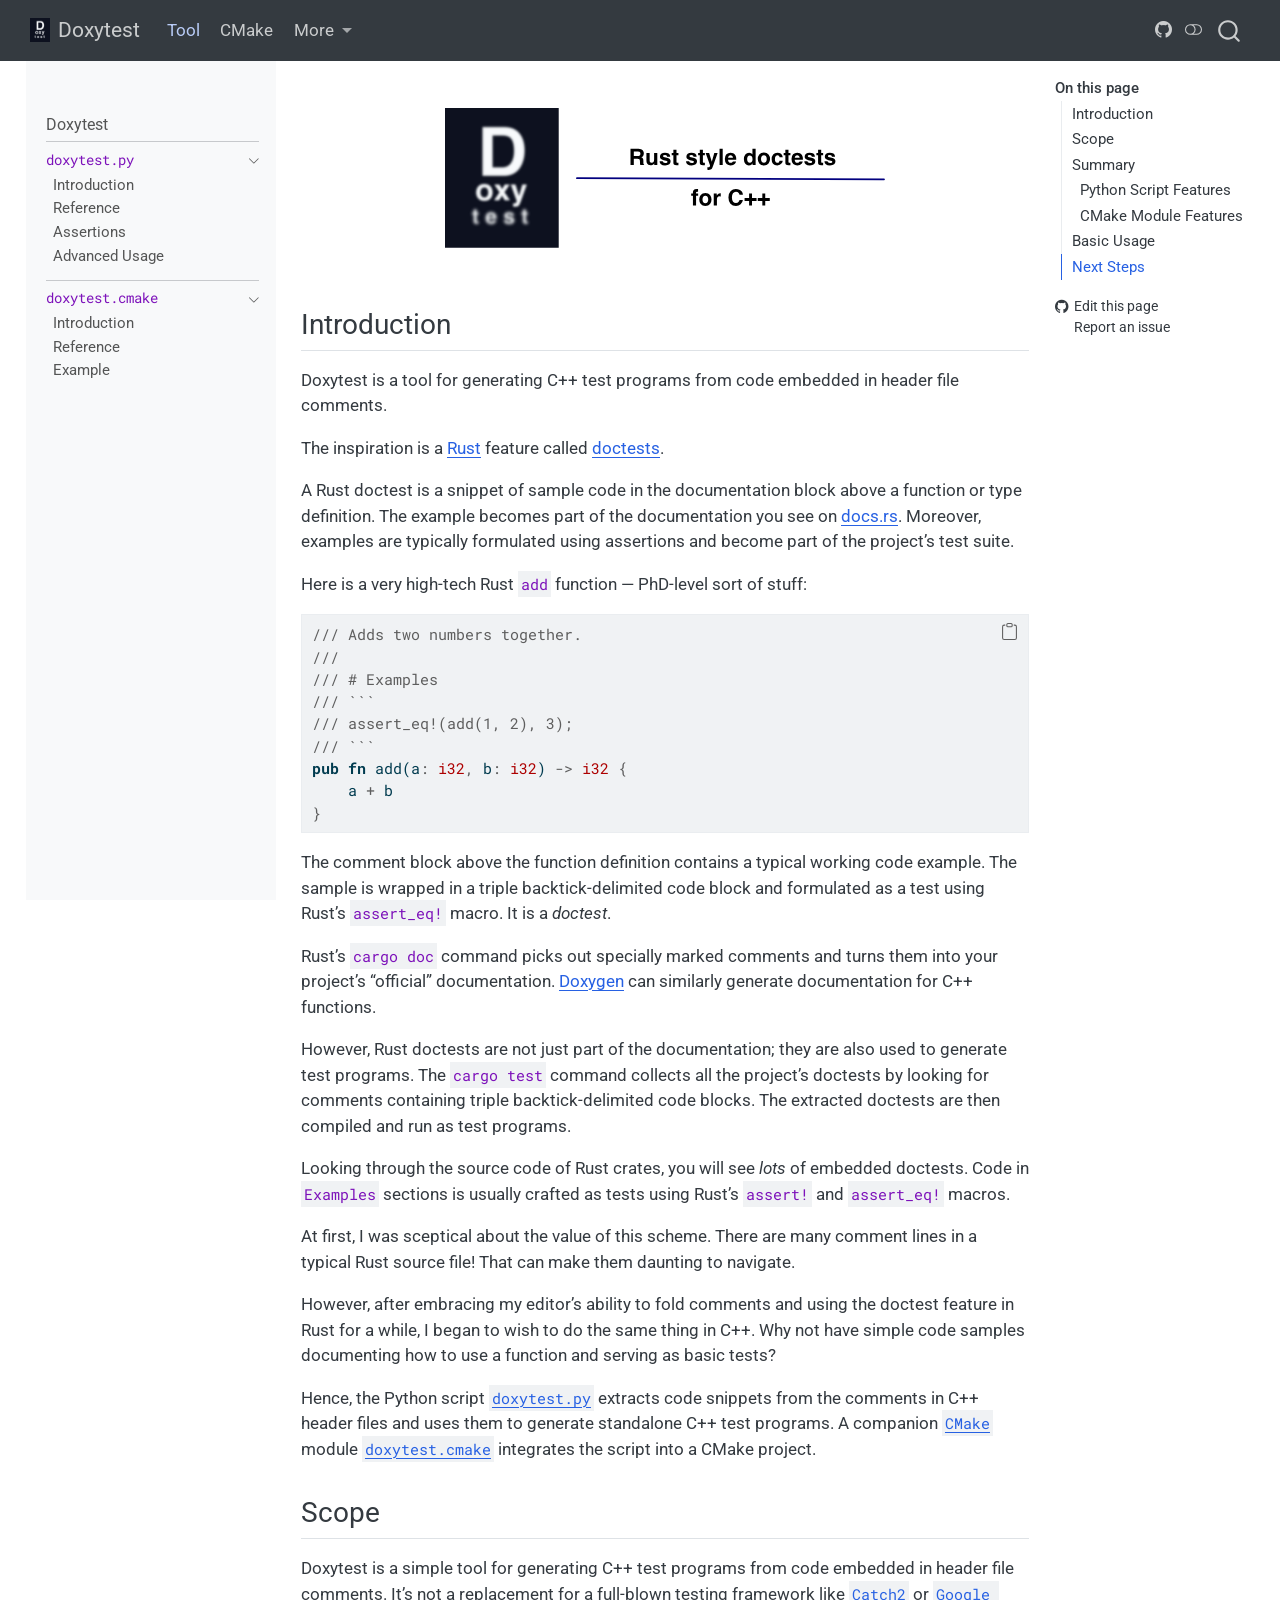
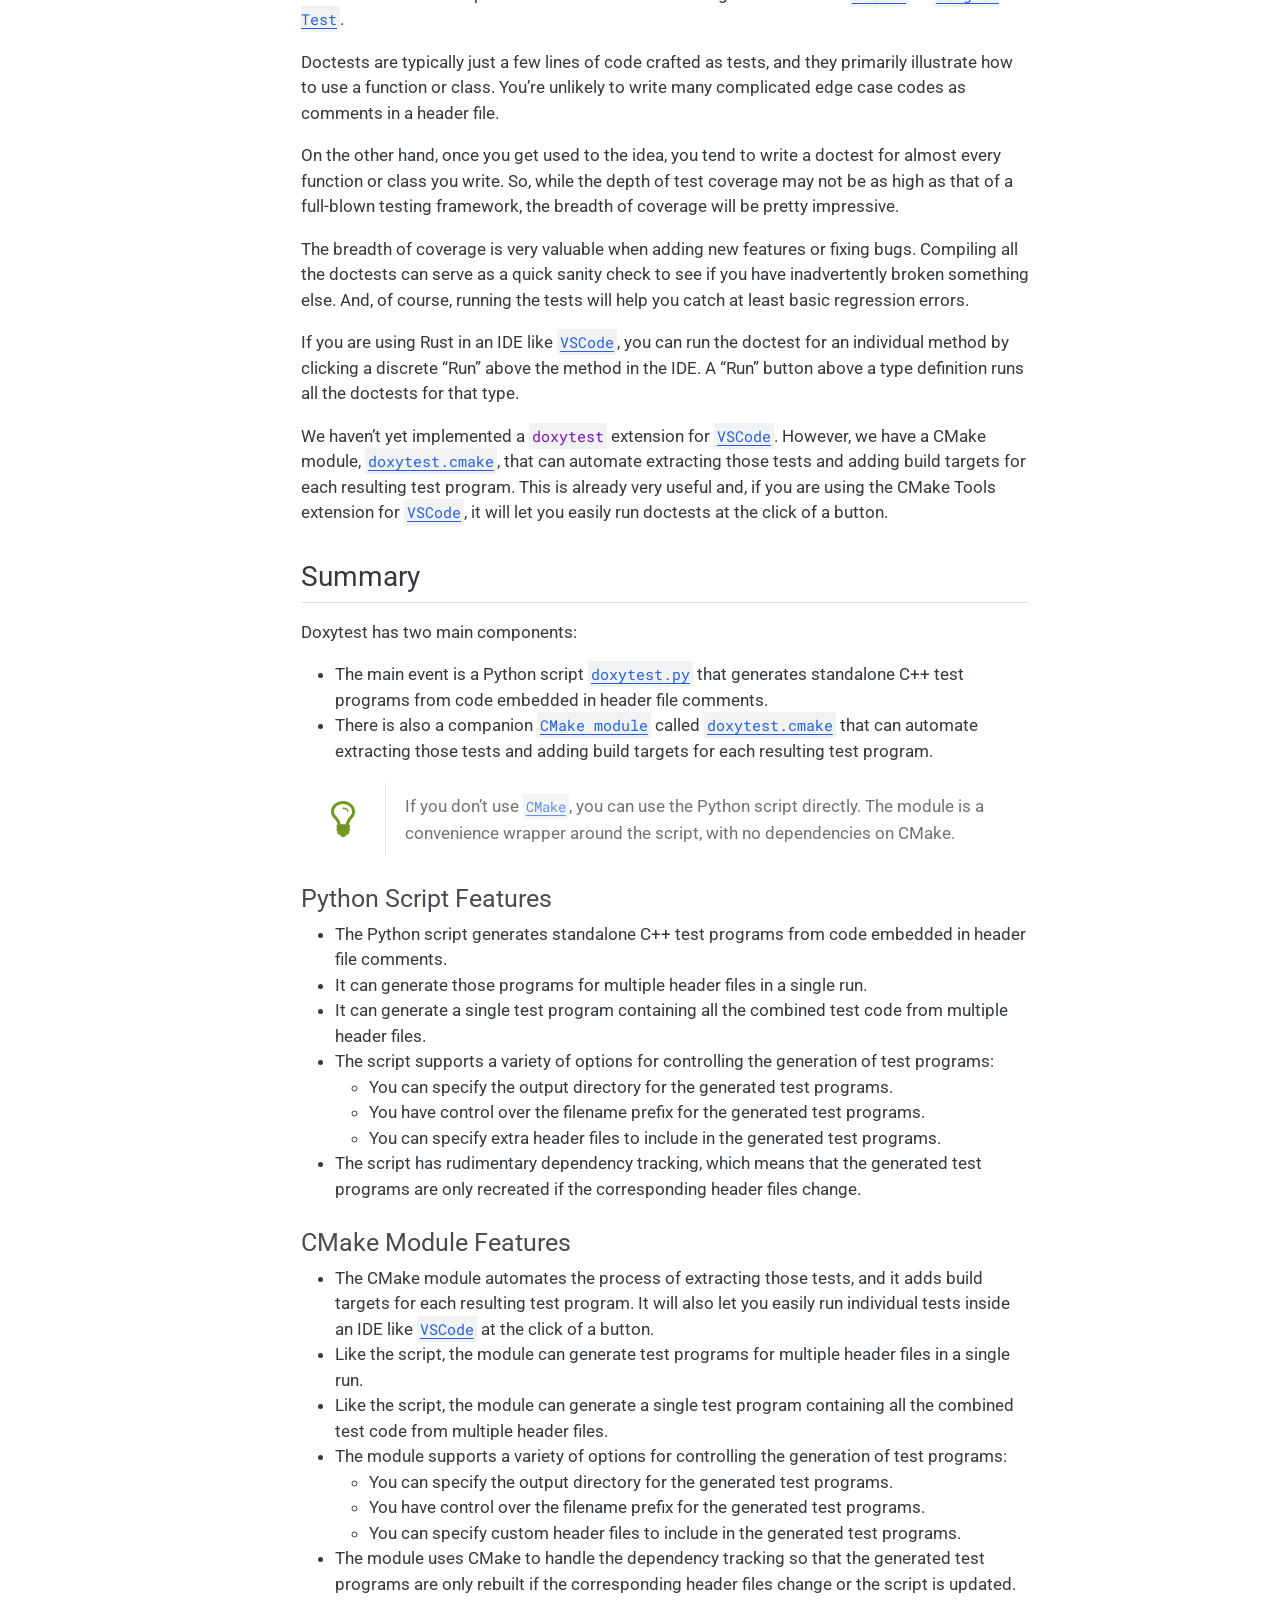
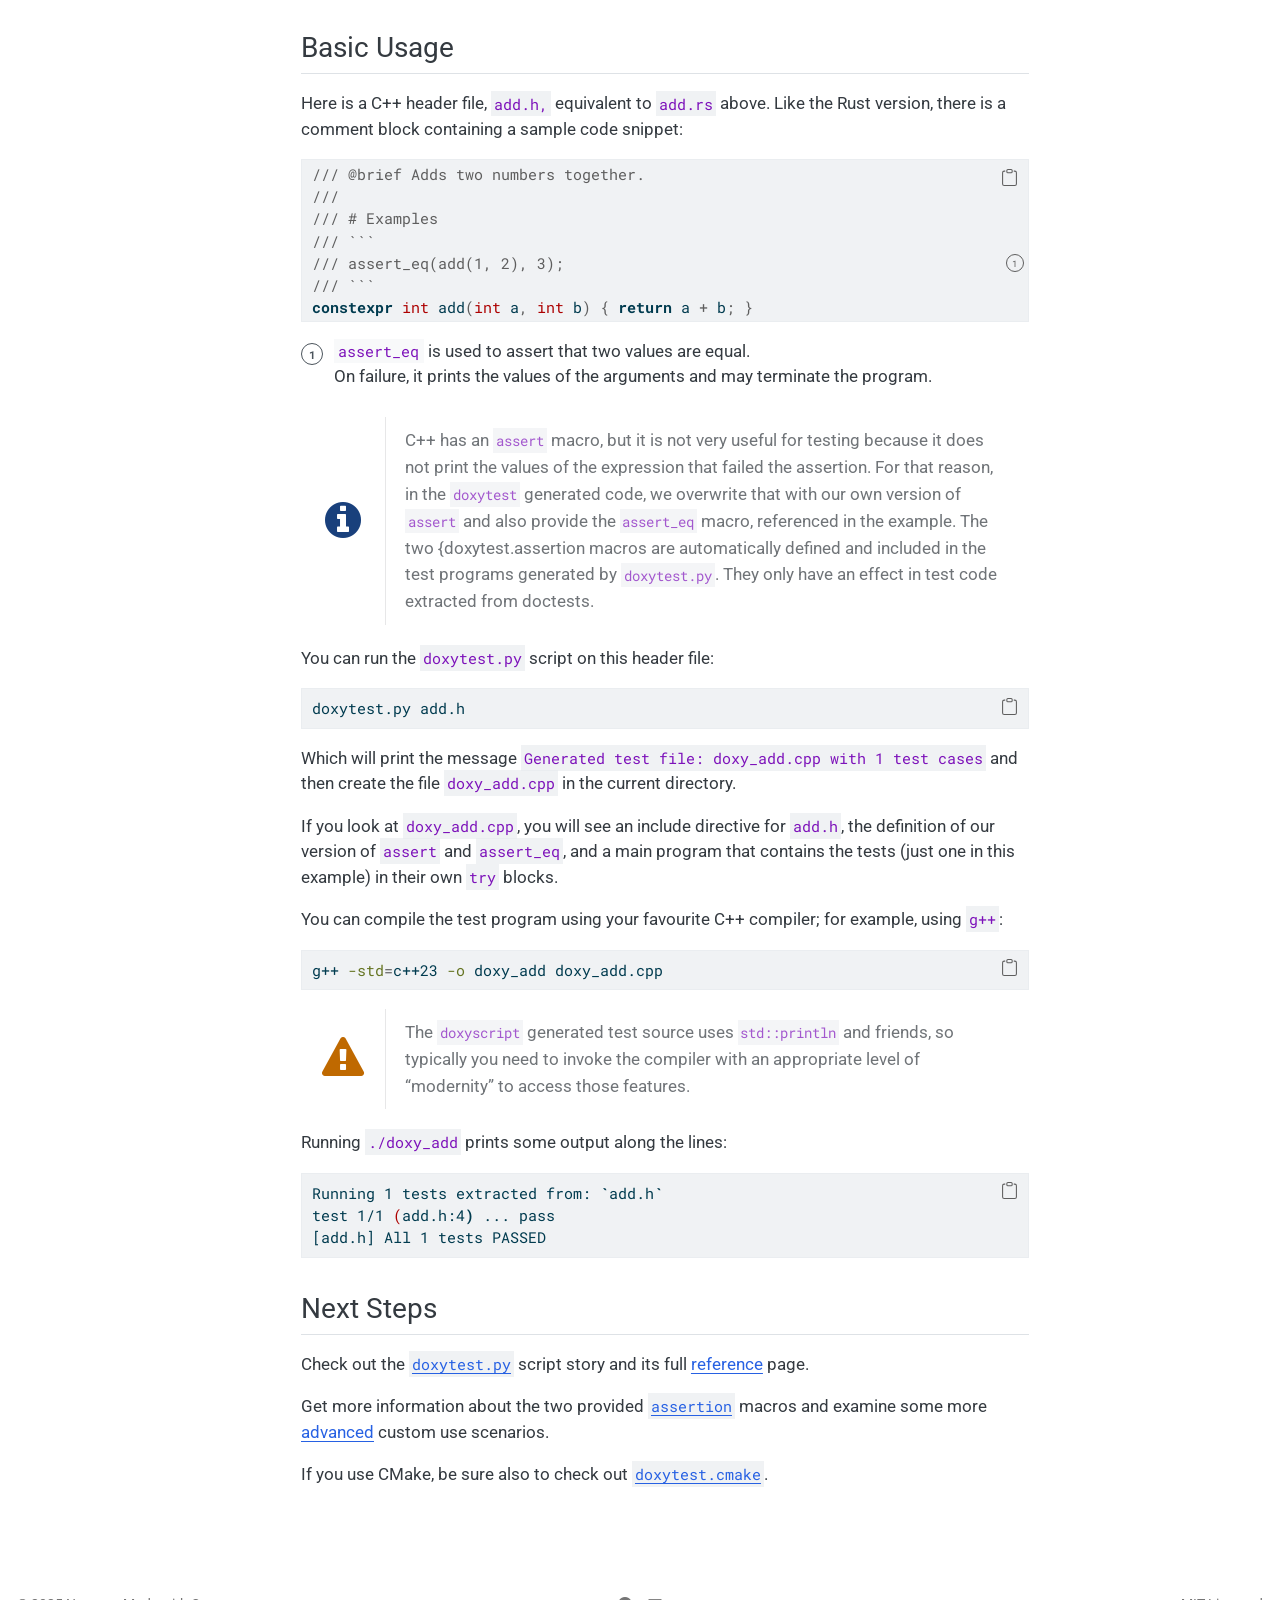
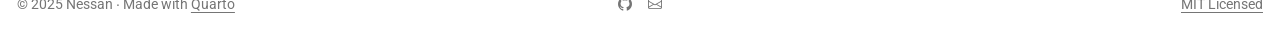
==== index.html @ 749014c8 "Built site for gh-pages" ====
<!DOCTYPE html>
<html xmlns="http://www.w3.org/1999/xhtml" lang="en" xml:lang="en"><head>

<meta charset="utf-8">
<meta name="generator" content="quarto-1.8.25">

<meta name="viewport" content="width=device-width, initial-scale=1.0, user-scalable=yes">


<title>Doxytest</title>
<style>
code{white-space: pre-wrap;}
span.smallcaps{font-variant: small-caps;}
div.columns{display: flex; gap: min(4vw, 1.5em);}
div.column{flex: auto; overflow-x: auto;}
div.hanging-indent{margin-left: 1.5em; text-indent: -1.5em;}
ul.task-list{list-style: none;}
ul.task-list li input[type="checkbox"] {
  width: 0.8em;
  margin: 0 0.8em 0.2em -1em; /* quarto-specific, see https://github.com/quarto-dev/quarto-cli/issues/4556 */ 
  vertical-align: middle;
}
/* CSS for syntax highlighting */
html { -webkit-text-size-adjust: 100%; }
pre > code.sourceCode { white-space: pre; position: relative; }
pre > code.sourceCode > span { display: inline-block; line-height: 1.25; }
pre > code.sourceCode > span:empty { height: 1.2em; }
.sourceCode { overflow: visible; }
code.sourceCode > span { color: inherit; text-decoration: inherit; }
div.sourceCode { margin: 1em 0; }
pre.sourceCode { margin: 0; }
@media screen {
div.sourceCode { overflow: auto; }
}
@media print {
pre > code.sourceCode { white-space: pre-wrap; }
pre > code.sourceCode > span { text-indent: -5em; padding-left: 5em; }
}
pre.numberSource code
  { counter-reset: source-line 0; }
pre.numberSource code > span
  { position: relative; left: -4em; counter-increment: source-line; }
pre.numberSource code > span > a:first-child::before
  { content: counter(source-line);
    position: relative; left: -1em; text-align: right; vertical-align: baseline;
    border: none; display: inline-block;
    -webkit-touch-callout: none; -webkit-user-select: none;
    -khtml-user-select: none; -moz-user-select: none;
    -ms-user-select: none; user-select: none;
    padding: 0 4px; width: 4em;
  }
pre.numberSource { margin-left: 3em;  padding-left: 4px; }
div.sourceCode
  {   }
@media screen {
pre > code.sourceCode > span > a:first-child::before { text-decoration: underline; }
}
</style>


<script src="site_libs/quarto-nav/quarto-nav.js"></script>
<script src="site_libs/clipboard/clipboard.min.js"></script>
<script src="site_libs/quarto-search/autocomplete.umd.js"></script>
<script src="site_libs/quarto-search/fuse.min.js"></script>
<script src="site_libs/quarto-search/quarto-search.js"></script>
<meta name="quarto:offset" content="./">
<link href="./images/logo.svg" rel="icon" type="image/svg+xml">
<script src="site_libs/quarto-html/quarto.js" type="module"></script>
<script src="site_libs/quarto-html/tabsets/tabsets.js" type="module"></script>
<script src="site_libs/quarto-html/axe/axe-check.js" type="module"></script>
<script src="site_libs/quarto-html/popper.min.js"></script>
<script src="site_libs/quarto-html/tippy.umd.min.js"></script>
<script src="site_libs/quarto-html/anchor.min.js"></script>
<link href="site_libs/quarto-html/tippy.css" rel="stylesheet">
<link href="site_libs/quarto-html/quarto-syntax-highlighting-cd4e4562af9062d9f200841793bf5c06.css" rel="stylesheet" class="quarto-color-scheme" id="quarto-text-highlighting-styles">
<link href="site_libs/quarto-html/quarto-syntax-highlighting-dark-42da390b1251f2a7a621bc99940f6342.css" rel="stylesheet" class="quarto-color-scheme quarto-color-alternate" id="quarto-text-highlighting-styles">
<link href="site_libs/quarto-html/quarto-syntax-highlighting-cd4e4562af9062d9f200841793bf5c06.css" rel="stylesheet" class="quarto-color-scheme-extra" id="quarto-text-highlighting-styles">
<script src="site_libs/bootstrap/bootstrap.min.js"></script>
<link href="site_libs/bootstrap/bootstrap-icons.css" rel="stylesheet">
<link href="site_libs/bootstrap/bootstrap-0eee223d19f389612707c748a8aae879.min.css" rel="stylesheet" append-hash="true" class="quarto-color-scheme" id="quarto-bootstrap" data-mode="light">
<link href="site_libs/bootstrap/bootstrap-dark-8b082f67e5a85543d0a8d16affa64e02.min.css" rel="stylesheet" append-hash="true" class="quarto-color-scheme quarto-color-alternate" id="quarto-bootstrap" data-mode="dark">
<link href="site_libs/bootstrap/bootstrap-0eee223d19f389612707c748a8aae879.min.css" rel="stylesheet" append-hash="true" class="quarto-color-scheme-extra" id="quarto-bootstrap" data-mode="light">
<link href="site_libs/quarto-contrib/admonitions-1.0.0/admonitions.css" rel="stylesheet">
<script id="quarto-search-options" type="application/json">{
  "location": "navbar",
  "copy-button": false,
  "collapse-after": 3,
  "panel-placement": "end",
  "type": "overlay",
  "limit": 50,
  "keyboard-shortcut": [
    "f",
    "/",
    "s"
  ],
  "show-item-context": false,
  "language": {
    "search-no-results-text": "No results",
    "search-matching-documents-text": "matching documents",
    "search-copy-link-title": "Copy link to search",
    "search-hide-matches-text": "Hide additional matches",
    "search-more-match-text": "more match in this document",
    "search-more-matches-text": "more matches in this document",
    "search-clear-button-title": "Clear",
    "search-text-placeholder": "",
    "search-detached-cancel-button-title": "Cancel",
    "search-submit-button-title": "Submit",
    "search-label": "Search"
  }
}</script>
<link rel="stylesheet" href="https://cdnjs.cloudflare.com/ajax/libs/font-awesome/4.7.0/css/font-awesome.min.css">


<meta property="og:title" content="Doxytest">
<meta property="og:description" content="">
<meta property="og:image" content="https://nessan.github.io/doxytest/images/blurred-large.svg">
<meta property="og:site_name" content="Doxytest">
<meta property="og:image:alt" content="Project Header Logo">
</head>

<body class="nav-sidebar floating nav-fixed quarto-light"><script id="quarto-html-before-body" type="application/javascript">
    const toggleBodyColorMode = (bsSheetEl) => {
      const mode = bsSheetEl.getAttribute("data-mode");
      const bodyEl = window.document.querySelector("body");
      if (mode === "dark") {
        bodyEl.classList.add("quarto-dark");
        bodyEl.classList.remove("quarto-light");
      } else {
        bodyEl.classList.add("quarto-light");
        bodyEl.classList.remove("quarto-dark");
      }
    }
    const toggleBodyColorPrimary = () => {
      const bsSheetEl = window.document.querySelector("link#quarto-bootstrap:not([rel=disabled-stylesheet])");
      if (bsSheetEl) {
        toggleBodyColorMode(bsSheetEl);
      }
    }
    const setColorSchemeToggle = (alternate) => {
      const toggles = window.document.querySelectorAll('.quarto-color-scheme-toggle');
      for (let i=0; i < toggles.length; i++) {
        const toggle = toggles[i];
        if (toggle) {
          if (alternate) {
            toggle.classList.add("alternate");
          } else {
            toggle.classList.remove("alternate");
          }
        }
      }
    };
    const toggleColorMode = (alternate) => {
      // Switch the stylesheets
      const primaryStylesheets = window.document.querySelectorAll('link.quarto-color-scheme:not(.quarto-color-alternate)');
      const alternateStylesheets = window.document.querySelectorAll('link.quarto-color-scheme.quarto-color-alternate');
      manageTransitions('#quarto-margin-sidebar .nav-link', false);
      if (alternate) {
        // note: dark is layered on light, we don't disable primary!
        enableStylesheet(alternateStylesheets);
        for (const sheetNode of alternateStylesheets) {
          if (sheetNode.id === "quarto-bootstrap") {
            toggleBodyColorMode(sheetNode);
          }
        }
      } else {
        disableStylesheet(alternateStylesheets);
        enableStylesheet(primaryStylesheets)
        toggleBodyColorPrimary();
      }
      manageTransitions('#quarto-margin-sidebar .nav-link', true);
      // Switch the toggles
      setColorSchemeToggle(alternate)
      // Hack to workaround the fact that safari doesn't
      // properly recolor the scrollbar when toggling (#1455)
      if (navigator.userAgent.indexOf('Safari') > 0 && navigator.userAgent.indexOf('Chrome') == -1) {
        manageTransitions("body", false);
        window.scrollTo(0, 1);
        setTimeout(() => {
          window.scrollTo(0, 0);
          manageTransitions("body", true);
        }, 40);
      }
    }
    const disableStylesheet = (stylesheets) => {
      for (let i=0; i < stylesheets.length; i++) {
        const stylesheet = stylesheets[i];
        stylesheet.rel = 'disabled-stylesheet';
      }
    }
    const enableStylesheet = (stylesheets) => {
      for (let i=0; i < stylesheets.length; i++) {
        const stylesheet = stylesheets[i];
        if(stylesheet.rel !== 'stylesheet') { // for Chrome, which will still FOUC without this check
          stylesheet.rel = 'stylesheet';
        }
      }
    }
    const manageTransitions = (selector, allowTransitions) => {
      const els = window.document.querySelectorAll(selector);
      for (let i=0; i < els.length; i++) {
        const el = els[i];
        if (allowTransitions) {
          el.classList.remove('notransition');
        } else {
          el.classList.add('notransition');
        }
      }
    }
    const isFileUrl = () => {
      return window.location.protocol === 'file:';
    }
    const hasAlternateSentinel = () => {
      let styleSentinel = getColorSchemeSentinel();
      if (styleSentinel !== null) {
        return styleSentinel === "alternate";
      } else {
        return false;
      }
    }
    const setStyleSentinel = (alternate) => {
      const value = alternate ? "alternate" : "default";
      if (!isFileUrl()) {
        window.localStorage.setItem("quarto-color-scheme", value);
      } else {
        localAlternateSentinel = value;
      }
    }
    const getColorSchemeSentinel = () => {
      if (!isFileUrl()) {
        const storageValue = window.localStorage.getItem("quarto-color-scheme");
        return storageValue != null ? storageValue : localAlternateSentinel;
      } else {
        return localAlternateSentinel;
      }
    }
    const toggleGiscusIfUsed = (isAlternate, darkModeDefault) => {
      const baseTheme = document.querySelector('#giscus-base-theme')?.value ?? 'light';
      const alternateTheme = document.querySelector('#giscus-alt-theme')?.value ?? 'dark';
      let newTheme = '';
      if(authorPrefersDark) {
        newTheme = isAlternate ? baseTheme : alternateTheme;
      } else {
        newTheme = isAlternate ? alternateTheme : baseTheme;
      }
      const changeGiscusTheme = () => {
        // From: https://github.com/giscus/giscus/issues/336
        const sendMessage = (message) => {
          const iframe = document.querySelector('iframe.giscus-frame');
          if (!iframe) return;
          iframe.contentWindow.postMessage({ giscus: message }, 'https://giscus.app');
        }
        sendMessage({
          setConfig: {
            theme: newTheme
          }
        });
      }
      const isGiscussLoaded = window.document.querySelector('iframe.giscus-frame') !== null;
      if (isGiscussLoaded) {
        changeGiscusTheme();
      }
    };
    const authorPrefersDark = false;
    const darkModeDefault = authorPrefersDark;
      document.querySelector('link#quarto-text-highlighting-styles.quarto-color-scheme-extra').rel = 'disabled-stylesheet';
      document.querySelector('link#quarto-bootstrap.quarto-color-scheme-extra').rel = 'disabled-stylesheet';
    let localAlternateSentinel = darkModeDefault ? 'alternate' : 'default';
    // Dark / light mode switch
    window.quartoToggleColorScheme = () => {
      // Read the current dark / light value
      let toAlternate = !hasAlternateSentinel();
      toggleColorMode(toAlternate);
      setStyleSentinel(toAlternate);
      toggleGiscusIfUsed(toAlternate, darkModeDefault);
      window.dispatchEvent(new Event('resize'));
    };
    // Switch to dark mode if need be
    if (hasAlternateSentinel()) {
      toggleColorMode(true);
    } else {
      toggleColorMode(false);
    }
  </script>

<div id="quarto-search-results"></div>
  <header id="quarto-header" class="headroom fixed-top">
    <nav class="navbar navbar-expand-lg " data-bs-theme="dark">
      <div class="navbar-container container-fluid">
      <div class="navbar-brand-container mx-auto">
    <a href="./index.html" class="navbar-brand navbar-brand-logo">
    <img src="./images/logo.svg" alt="The Doxytest logo" class="navbar-logo light-content">
    <img src="./images/logo.svg" alt="The Doxytest logo" class="navbar-logo dark-content">
    </a>
    <a class="navbar-brand" href="./index.html">
    <span class="navbar-title">Doxytest</span>
    </a>
  </div>
            <div id="quarto-search" class="" title="Search"></div>
          <button class="navbar-toggler" type="button" data-bs-toggle="collapse" data-bs-target="#navbarCollapse" aria-controls="navbarCollapse" role="menu" aria-expanded="false" aria-label="Toggle navigation" onclick="if (window.quartoToggleHeadroom) { window.quartoToggleHeadroom(); }">
  <span class="navbar-toggler-icon"></span>
</button>
          <div class="collapse navbar-collapse" id="navbarCollapse">
            <ul class="navbar-nav navbar-nav-scroll me-auto">
  <li class="nav-item">
    <a class="nav-link active" href="./pages/script/index.html" aria-current="page"> 
<span class="menu-text">Tool</span></a>
  </li>  
  <li class="nav-item">
    <a class="nav-link" href="./pages/cmake/index.html"> 
<span class="menu-text">CMake</span></a>
  </li>  
  <li class="nav-item dropdown ">
    <a class="nav-link dropdown-toggle" href="#" id="nav-menu-more" role="link" data-bs-toggle="dropdown" aria-expanded="false">
 <span class="menu-text">More</span>
    </a>
    <ul class="dropdown-menu" aria-labelledby="nav-menu-more">    
        <li>
    <a class="dropdown-item" href="https://github.com/nessan/doxytest"><i class="bi bi-github" role="img">
</i> 
 <span class="dropdown-text">Project Repo</span></a>
  </li>  
        <li>
    <a class="dropdown-item" href="https://github.com/nessan/doxytest/issues"><i class="bi bi-bug" role="img">
</i> 
 <span class="dropdown-text">Report a Bug</span></a>
  </li>  
        <li>
    <a class="dropdown-item" href="mailto:nzznfitz+gh@icloud.com"><i class="bi bi-chat-right-text" role="img">
</i> 
 <span class="dropdown-text">Ask a Question</span></a>
  </li>  
    </ul>
  </li>
</ul>
          </div> <!-- /navcollapse -->
            <div class="quarto-navbar-tools">
    <a href="https://github.com/nessan/doxytest" title="GitHub repo" class="quarto-navigation-tool px-1" aria-label="GitHub repo"><i class="bi bi-github"></i></a>
  <a href="" class="quarto-color-scheme-toggle quarto-navigation-tool  px-1" onclick="window.quartoToggleColorScheme(); return false;" title="Toggle dark mode"><i class="bi"></i></a>
</div>
      </div> <!-- /container-fluid -->
    </nav>
  <nav class="quarto-secondary-nav">
    <div class="container-fluid d-flex">
      <button type="button" class="quarto-btn-toggle btn" data-bs-toggle="collapse" role="button" data-bs-target=".quarto-sidebar-collapse-item" aria-controls="quarto-sidebar" aria-expanded="false" aria-label="Toggle sidebar navigation" onclick="if (window.quartoToggleHeadroom) { window.quartoToggleHeadroom(); }">
        <i class="bi bi-layout-text-sidebar-reverse"></i>
      </button>
        <a class="flex-grow-1 no-decor" role="navigation" data-bs-toggle="collapse" data-bs-target=".quarto-sidebar-collapse-item" aria-controls="quarto-sidebar" aria-expanded="false" aria-label="Toggle sidebar navigation" onclick="if (window.quartoToggleHeadroom) { window.quartoToggleHeadroom(); }">      
          <h1 class="quarto-secondary-nav-title"></h1>
        </a>     
    </div>
  </nav>
</header>
<!-- content -->
<div id="quarto-content" class="quarto-container page-columns page-rows-contents page-layout-article page-navbar">
<!-- sidebar -->
  <nav id="quarto-sidebar" class="sidebar collapse collapse-horizontal quarto-sidebar-collapse-item sidebar-navigation floating overflow-auto">
    <div class="pt-lg-2 mt-2 text-left sidebar-header">
      <a href="./index.html" class="sidebar-logo-link">
      </a>
      </div>
    <div class="sidebar-menu-container"> 
    <ul class="list-unstyled mt-1">
        <li class="sidebar-item">
  <div class="sidebar-item-container"> 
  <a href="./pages/index.html" class="sidebar-item-text sidebar-link">
 <span class="menu-text">Doxytest</span></a>
  </div>
</li>
        <li class="px-0"><hr class="sidebar-divider hi "></li>
        <li class="sidebar-item sidebar-item-section">
      <div class="sidebar-item-container"> 
            <a class="sidebar-item-text sidebar-link text-start" data-bs-toggle="collapse" data-bs-target="#quarto-sidebar-section-1" role="navigation" aria-expanded="true">
 <span class="menu-text"><code>doxytest.py</code></span></a>
          <a class="sidebar-item-toggle text-start" data-bs-toggle="collapse" data-bs-target="#quarto-sidebar-section-1" role="navigation" aria-expanded="true" aria-label="Toggle section">
            <i class="bi bi-chevron-right ms-2"></i>
          </a> 
      </div>
      <ul id="quarto-sidebar-section-1" class="collapse list-unstyled sidebar-section depth1 show">  
          <li class="sidebar-item">
  <div class="sidebar-item-container"> 
  <a href="./pages/script/index.html" class="sidebar-item-text sidebar-link">
 <span class="menu-text">Introduction</span></a>
  </div>
</li>
          <li class="sidebar-item">
  <div class="sidebar-item-container"> 
  <a href="./pages/script/reference.html" class="sidebar-item-text sidebar-link">
 <span class="menu-text">Reference</span></a>
  </div>
</li>
          <li class="sidebar-item">
  <div class="sidebar-item-container"> 
  <a href="./pages/script/assertions.html" class="sidebar-item-text sidebar-link">
 <span class="menu-text">Assertions</span></a>
  </div>
</li>
          <li class="sidebar-item">
  <div class="sidebar-item-container"> 
  <a href="./pages/script/advanced.html" class="sidebar-item-text sidebar-link">
 <span class="menu-text">Advanced Usage</span></a>
  </div>
</li>
      </ul>
  </li>
        <li class="px-0"><hr class="sidebar-divider hi "></li>
        <li class="sidebar-item sidebar-item-section">
      <div class="sidebar-item-container"> 
            <a class="sidebar-item-text sidebar-link text-start" data-bs-toggle="collapse" data-bs-target="#quarto-sidebar-section-2" role="navigation" aria-expanded="true">
 <span class="menu-text"><code>doxytest.cmake</code></span></a>
          <a class="sidebar-item-toggle text-start" data-bs-toggle="collapse" data-bs-target="#quarto-sidebar-section-2" role="navigation" aria-expanded="true" aria-label="Toggle section">
            <i class="bi bi-chevron-right ms-2"></i>
          </a> 
      </div>
      <ul id="quarto-sidebar-section-2" class="collapse list-unstyled sidebar-section depth1 show">  
          <li class="sidebar-item">
  <div class="sidebar-item-container"> 
  <a href="./pages/cmake/index.html" class="sidebar-item-text sidebar-link">
 <span class="menu-text">Introduction</span></a>
  </div>
</li>
          <li class="sidebar-item">
  <div class="sidebar-item-container"> 
  <a href="./pages/cmake/index.html#reference" class="sidebar-item-text sidebar-link">
 <span class="menu-text">Reference</span></a>
  </div>
</li>
          <li class="sidebar-item">
  <div class="sidebar-item-container"> 
  <a href="./pages/cmake/index.html#example" class="sidebar-item-text sidebar-link">
 <span class="menu-text">Example</span></a>
  </div>
</li>
      </ul>
  </li>
    </ul>
    </div>
</nav>
<div id="quarto-sidebar-glass" class="quarto-sidebar-collapse-item" data-bs-toggle="collapse" data-bs-target=".quarto-sidebar-collapse-item"></div>
<!-- margin-sidebar -->
    <div id="quarto-margin-sidebar" class="sidebar margin-sidebar">
        <nav id="TOC" role="doc-toc" class="toc-active" data-toc-expanded="99">
    <h2 id="toc-title">On this page</h2>
   
  <ul>
  <li><a href="#introduction" id="toc-introduction" class="nav-link active" data-scroll-target="#introduction">Introduction</a></li>
  <li><a href="#scope" id="toc-scope" class="nav-link" data-scroll-target="#scope">Scope</a></li>
  <li><a href="#summary" id="toc-summary" class="nav-link" data-scroll-target="#summary">Summary</a>
  <ul class="collapse">
  <li><a href="#python-script-features" id="toc-python-script-features" class="nav-link" data-scroll-target="#python-script-features">Python Script Features</a></li>
  <li><a href="#cmake-module-features" id="toc-cmake-module-features" class="nav-link" data-scroll-target="#cmake-module-features">CMake Module Features</a></li>
  </ul></li>
  <li><a href="#basic-usage" id="toc-basic-usage" class="nav-link" data-scroll-target="#basic-usage">Basic Usage</a></li>
  <li><a href="#next-steps" id="toc-next-steps" class="nav-link" data-scroll-target="#next-steps">Next Steps</a></li>
  </ul>
<div class="toc-actions"><ul><li><a href="https://github.com/nessan/doxytest/edit/main/docs/index.qmd" class="toc-action"><i class="bi bi-github"></i>Edit this page</a></li><li><a href="https://github.com/nessan/doxytest/issues/new/choose" class="toc-action"><i class="bi empty"></i>Report an issue</a></li></ul></div></nav>
    </div>
<!-- main -->
<main class="content" id="quarto-document-content"><header id="title-block-header" class="quarto-title-block"></header>





<div align="center">
    <img src="./images/blurred-large.svg" alt="Project Header Logo" height="140">
</div>
<p><br></p>
<section id="introduction" class="level2">
<h2 class="anchored" data-anchor-id="introduction">Introduction</h2>
<p>Doxytest is a tool for generating C++ test programs from code embedded in header file comments.</p>
<p>The inspiration is a <a href="https://www.rust-lang.org">Rust</a> feature called <a href="https://doc.rust-lang.org/rustdoc/write-documentation/documentation-tests.html">doctests</a>.</p>
<p>A Rust doctest is a snippet of sample code in the documentation block above a function or type definition. The example becomes part of the documentation you see on <a href="https://docs.rs">docs.rs</a>. Moreover, examples are typically formulated using assertions and become part of the project’s test suite.</p>
<p>Here is a very high-tech Rust <code>add</code> function — PhD-level sort of stuff:</p>
<div class="code-copy-outer-scaffold"><div class="sourceCode" id="cb1"><pre class="sourceCode rust code-with-copy"><code class="sourceCode rust"><span id="cb1-1"><a href="#cb1-1" aria-hidden="true" tabindex="-1"></a><span class="co">/// Adds two numbers together.</span></span>
<span id="cb1-2"><a href="#cb1-2" aria-hidden="true" tabindex="-1"></a><span class="co">///</span></span>
<span id="cb1-3"><a href="#cb1-3" aria-hidden="true" tabindex="-1"></a><span class="co">/// # Examples</span></span>
<span id="cb1-4"><a href="#cb1-4" aria-hidden="true" tabindex="-1"></a><span class="co">/// ```</span></span>
<span id="cb1-5"><a href="#cb1-5" aria-hidden="true" tabindex="-1"></a><span class="co">/// assert_eq!(add(1, 2), 3);</span></span>
<span id="cb1-6"><a href="#cb1-6" aria-hidden="true" tabindex="-1"></a><span class="co">/// ```</span></span>
<span id="cb1-7"><a href="#cb1-7" aria-hidden="true" tabindex="-1"></a><span class="kw">pub</span> <span class="kw">fn</span> add(a<span class="op">:</span> <span class="dt">i32</span><span class="op">,</span> b<span class="op">:</span> <span class="dt">i32</span>) <span class="op">-&gt;</span> <span class="dt">i32</span> <span class="op">{</span></span>
<span id="cb1-8"><a href="#cb1-8" aria-hidden="true" tabindex="-1"></a>    a <span class="op">+</span> b</span>
<span id="cb1-9"><a href="#cb1-9" aria-hidden="true" tabindex="-1"></a><span class="op">}</span></span></code></pre></div><button title="Copy to Clipboard" class="code-copy-button"><i class="bi"></i></button></div>
<p>The comment block above the function definition contains a typical working code example. The sample is wrapped in a triple backtick-delimited code block and formulated as a test using Rust’s <code>assert_eq!</code> macro. It is a <em>doctest</em>.</p>
<p>Rust’s <code>cargo doc</code> command picks out specially marked comments and turns them into your project’s “official” documentation. <a href="https://www.doxygen.nl">Doxygen</a> can similarly generate documentation for C++ functions.</p>
<p>However, Rust doctests are not just part of the documentation; they are also used to generate test programs. The <code>cargo test</code> command collects all the project’s doctests by looking for comments containing triple backtick-delimited code blocks. The extracted doctests are then compiled and run as test programs.</p>
<p>Looking through the source code of Rust crates, you will see <em>lots</em> of embedded doctests. Code in <code>Examples</code> sections is usually crafted as tests using Rust’s <code>assert!</code> and <code>assert_eq!</code> macros.</p>
<p>At first, I was sceptical about the value of this scheme. There are many comment lines in a typical Rust source file! That can make them daunting to navigate.</p>
<p>However, after embracing my editor’s ability to fold comments and using the doctest feature in Rust for a while, I began to wish to do the same thing in C++. Why not have simple code samples documenting how to use a function and serving as basic tests?</p>
<p>Hence, the Python script <a href="./pages/script/index.html"><code>doxytest.py</code></a> extracts code snippets from the comments in C++ header files and uses them to generate standalone C++ test programs. A companion <a href="https://cmake.org"><code>CMake</code></a> module <a href="./pages/cmake/index.html"><code>doxytest.cmake</code></a> integrates the script into a CMake project.</p>
</section>
<section id="scope" class="level2">
<h2 class="anchored" data-anchor-id="scope">Scope</h2>
<p>Doxytest is a simple tool for generating C++ test programs from code embedded in header file comments. It’s not a replacement for a full-blown testing framework like <a href="https://github.com/catchorg/Catch2"><code>Catch2</code></a> or <a href="https://github.com/google/googletest"><code>Google Test</code></a>.</p>
<p>Doctests are typically just a few lines of code crafted as tests, and they primarily illustrate how to use a function or class. You’re unlikely to write many complicated edge case codes as comments in a header file.</p>
<p>On the other hand, once you get used to the idea, you tend to write a doctest for almost every function or class you write. So, while the depth of test coverage may not be as high as that of a full-blown testing framework, the breadth of coverage will be pretty impressive.</p>
<p>The breadth of coverage is very valuable when adding new features or fixing bugs. Compiling all the doctests can serve as a quick sanity check to see if you have inadvertently broken something else. And, of course, running the tests will help you catch at least basic regression errors.</p>
<p>If you are using Rust in an IDE like <a href="https://code.visualstudio.com"><code>VSCode</code></a>, you can run the doctest for an individual method by clicking a discrete “Run” above the method in the IDE. A “Run” button above a type definition runs all the doctests for that type.</p>
<p>We haven’t yet implemented a <code>doxytest</code> extension for <a href="https://code.visualstudio.com"><code>VSCode</code></a>. However, we have a CMake module, <a href="./pages/cmake/index.html"><code>doxytest.cmake</code></a>, that can automate extracting those tests and adding build targets for each resulting test program. This is already very useful and, if you are using the CMake Tools extension for <a href="https://code.visualstudio.com"><code>VSCode</code></a>, it will let you easily run doctests at the click of a button.</p>
</section>
<section id="summary" class="level2">
<h2 class="anchored" data-anchor-id="summary">Summary</h2>
<p>Doxytest has two main components:</p>
<ul>
<li>The main event is a Python script <a href="./pages/script/index.html"><code>doxytest.py</code></a> that generates standalone C++ test programs from code embedded in header file comments.</li>
<li>There is also a companion <a href="https://cmake.org/cmake/help/book/mastering-cmake/chapter/Modules.html"><code>CMake module</code></a> called <a href="./pages/cmake/index.html"><code>doxytest.cmake</code></a> that can automate extracting those tests and adding build targets for each resulting test program.</li>
</ul>
<div class="admonition tip">
    <table><tbody><tr>
    <td class="icon"> <i class="fa icon-tip" title="Tip"></i></td>
    <td class="content">
    
If you don’t use <a href="https://cmake.org"><code>CMake</code></a>, you can use the Python script directly. The module is a convenience wrapper around the script, with no dependencies on CMake.
</td></tr></tbody></table></div>
<section id="python-script-features" class="level3">
<h3 class="anchored" data-anchor-id="python-script-features">Python Script Features</h3>
<ul>
<li>The Python script generates standalone C++ test programs from code embedded in header file comments.</li>
<li>It can generate those programs for multiple header files in a single run.</li>
<li>It can generate a single test program containing all the combined test code from multiple header files.</li>
<li>The script supports a variety of options for controlling the generation of test programs:
<ul>
<li>You can specify the output directory for the generated test programs.</li>
<li>You have control over the filename prefix for the generated test programs.</li>
<li>You can specify extra header files to include in the generated test programs.</li>
</ul></li>
<li>The script has rudimentary dependency tracking, which means that the generated test programs are only recreated if the corresponding header files change.</li>
</ul>
</section>
<section id="cmake-module-features" class="level3">
<h3 class="anchored" data-anchor-id="cmake-module-features">CMake Module Features</h3>
<ul>
<li>The CMake module automates the process of extracting those tests, and it adds build targets for each resulting test program. It will also let you easily run individual tests inside an IDE like <a href="https://code.visualstudio.com"><code>VSCode</code></a> at the click of a button.</li>
<li>Like the script, the module can generate test programs for multiple header files in a single run.</li>
<li>Like the script, the module can generate a single test program containing all the combined test code from multiple header files.</li>
<li>The module supports a variety of options for controlling the generation of test programs:
<ul>
<li>You can specify the output directory for the generated test programs.</li>
<li>You have control over the filename prefix for the generated test programs.</li>
<li>You can specify custom header files to include in the generated test programs.</li>
</ul></li>
<li>The module uses CMake to handle the dependency tracking so that the generated test programs are only rebuilt if the corresponding header files change or the script is updated.</li>
</ul>
</section>
</section>
<section id="basic-usage" class="level2">
<h2 class="anchored" data-anchor-id="basic-usage">Basic Usage</h2>
<p>Here is a C++ header file, <code>add.h,</code> equivalent to <code>add.rs</code> above. Like the Rust version, there is a comment block containing a sample code snippet:</p>
<div class="code-copy-outer-scaffold"><div class="sourceCode" id="annotated-cell-2"><pre class="sourceCode cpp code-annotation-code code-with-copy code-annotated"><code class="sourceCode cpp"><span id="annotated-cell-2-1"><a href="#annotated-cell-2-1" aria-hidden="true" tabindex="-1"></a><span class="co">/// </span><span class="an">@brief</span><span class="co"> Adds two numbers together.</span></span>
<span id="annotated-cell-2-2"><a href="#annotated-cell-2-2" aria-hidden="true" tabindex="-1"></a><span class="co">///</span></span>
<span id="annotated-cell-2-3"><a href="#annotated-cell-2-3" aria-hidden="true" tabindex="-1"></a><span class="co">/// # Examples</span></span>
<span id="annotated-cell-2-4"><a href="#annotated-cell-2-4" aria-hidden="true" tabindex="-1"></a><span class="co">/// ```</span></span>
<a class="code-annotation-anchor" data-target-cell="annotated-cell-2" data-target-annotation="1" onclick="event.preventDefault();">1</a><span id="annotated-cell-2-5" class="code-annotation-target"><a href="#annotated-cell-2-5" aria-hidden="true" tabindex="-1"></a><span class="co">/// assert_eq(add(1, 2), 3);</span></span>
<span id="annotated-cell-2-6"><a href="#annotated-cell-2-6" aria-hidden="true" tabindex="-1"></a><span class="co">/// ```</span></span>
<span id="annotated-cell-2-7"><a href="#annotated-cell-2-7" aria-hidden="true" tabindex="-1"></a><span class="kw">constexpr</span> <span class="dt">int</span> add<span class="op">(</span><span class="dt">int</span> a<span class="op">,</span> <span class="dt">int</span> b<span class="op">)</span> <span class="op">{</span> <span class="cf">return</span> a <span class="op">+</span> b<span class="op">;</span> <span class="op">}</span></span><div class="code-annotation-gutter-bg"></div><div class="code-annotation-gutter"></div></code></pre></div><button title="Copy to Clipboard" class="code-copy-button"><i class="bi"></i></button></div>
<dl class="code-annotation-container-grid">
<dt data-target-cell="annotated-cell-2" data-target-annotation="1">1</dt>
<dd>
<span data-code-cell="annotated-cell-2" data-code-lines="5" data-code-annotation="1"><code>assert_eq</code> is used to assert that two values are equal. <br> On failure, it prints the values of the arguments and may terminate the program.</span>
</dd>
</dl>
<div class="admonition note">
    <table><tbody><tr>
    <td class="icon"> <i class="fa icon-note" title="Note"></i></td>
    <td class="content">
    
C++ has an <code>assert</code> macro, but it is not very useful for testing because it does not print the values of the expression that failed the assertion. For that reason, in the <code>doxytest</code> generated code, we overwrite that with our own version of <code>assert</code> and also provide the <code>assert_eq</code> macro, referenced in the example. The two {doxytest.assertion macros are automatically defined and included in the test programs generated by <code>doxytest.py</code>. They only have an effect in test code extracted from doctests.
</td></tr></tbody></table></div>
<p>You can run the <code>doxytest.py</code> script on this header file:</p>
<div class="code-copy-outer-scaffold"><div class="sourceCode" id="cb2"><pre class="sourceCode sh code-with-copy"><code class="sourceCode bash"><span id="cb2-1"><a href="#cb2-1" aria-hidden="true" tabindex="-1"></a><span class="ex">doxytest.py</span> add.h</span></code></pre></div><button title="Copy to Clipboard" class="code-copy-button"><i class="bi"></i></button></div>
<p>Which will print the message <code>Generated test file: doxy_add.cpp with 1 test cases</code> and then create the file <code>doxy_add.cpp</code> in the current directory.</p>
<p>If you look at <code>doxy_add.cpp</code>, you will see an include directive for <code>add.h</code>, the definition of our version of <code>assert</code> and <code>assert_eq</code>, and a main program that contains the tests (just one in this example) in their own <code>try</code> blocks.</p>
<p>You can compile the test program using your favourite C++ compiler; for example, using <code>g++</code>:</p>
<div class="code-copy-outer-scaffold"><div class="sourceCode" id="cb3"><pre class="sourceCode sh code-with-copy"><code class="sourceCode bash"><span id="cb3-1"><a href="#cb3-1" aria-hidden="true" tabindex="-1"></a><span class="ex">g++</span> <span class="at">-std</span><span class="op">=</span>c++23 <span class="at">-o</span> doxy_add doxy_add.cpp</span></code></pre></div><button title="Copy to Clipboard" class="code-copy-button"><i class="bi"></i></button></div>
<div class="admonition warning">
    <table><tbody><tr>
    <td class="icon"> <i class="fa icon-warning" title="Warning"></i></td>
    <td class="content">
    
The <code>doxyscript</code> generated test source uses <code>std::println</code> and friends, so typically you need to invoke the compiler with an appropriate level of “modernity” to access those features.
</td></tr></tbody></table></div>
<p>Running <code>./doxy_add</code> prints some output along the lines:</p>
<div class="code-copy-outer-scaffold"><div class="sourceCode" id="cb4"><pre class="sourceCode sh code-with-copy"><code class="sourceCode bash"><span id="cb4-1"><a href="#cb4-1" aria-hidden="true" tabindex="-1"></a><span class="ex">Running</span> 1 tests extracted from: <span class="kw">`</span><span class="ex">add.h</span><span class="kw">`</span></span>
<span id="cb4-2"><a href="#cb4-2" aria-hidden="true" tabindex="-1"></a><span class="bu">test</span> 1/1 <span class="er">(</span><span class="ex">add.h:4</span><span class="kw">)</span> <span class="ex">...</span> pass</span>
<span id="cb4-3"><a href="#cb4-3" aria-hidden="true" tabindex="-1"></a><span class="ex">[add.h]</span> All 1 tests PASSED</span></code></pre></div><button title="Copy to Clipboard" class="code-copy-button"><i class="bi"></i></button></div>
</section>
<section id="next-steps" class="level2">
<h2 class="anchored" data-anchor-id="next-steps">Next Steps</h2>
<p>Check out the <a href="./pages/script/index.html"><code>doxytest.py</code></a> script story and its full <a href="./pages/script/reference.html">reference</a> page.</p>
<p>Get more information about the two provided <a href="./pages/script/assertions.html"><code>assertion</code></a> macros and examine some more <a href="./pages/script/advanced.html">advanced</a> custom use scenarios.</p>
<p>If you use CMake, be sure also to check out <a href="./pages/cmake/index.html"><code>doxytest.cmake</code></a>.</p>


</section>

<a onclick="window.scrollTo(0, 0); return false;" role="button" id="quarto-back-to-top"><i class="bi bi-arrow-up"></i> Back to top</a></main> <!-- /main -->
<script id="quarto-html-after-body" type="application/javascript">
  window.document.addEventListener("DOMContentLoaded", function (event) {
    // Ensure there is a toggle, if there isn't float one in the top right
    if (window.document.querySelector('.quarto-color-scheme-toggle') === null) {
      const a = window.document.createElement('a');
      a.classList.add('top-right');
      a.classList.add('quarto-color-scheme-toggle');
      a.href = "";
      a.onclick = function() { try { window.quartoToggleColorScheme(); } catch {} return false; };
      const i = window.document.createElement("i");
      i.classList.add('bi');
      a.appendChild(i);
      window.document.body.appendChild(a);
    }
    setColorSchemeToggle(hasAlternateSentinel())
    const icon = "";
    const anchorJS = new window.AnchorJS();
    anchorJS.options = {
      placement: 'right',
      icon: icon
    };
    anchorJS.add('.anchored');
    const isCodeAnnotation = (el) => {
      for (const clz of el.classList) {
        if (clz.startsWith('code-annotation-')) {                     
          return true;
        }
      }
      return false;
    }
    const onCopySuccess = function(e) {
      // button target
      const button = e.trigger;
      // don't keep focus
      button.blur();
      // flash "checked"
      button.classList.add('code-copy-button-checked');
      var currentTitle = button.getAttribute("title");
      button.setAttribute("title", "Copied!");
      let tooltip;
      if (window.bootstrap) {
        button.setAttribute("data-bs-toggle", "tooltip");
        button.setAttribute("data-bs-placement", "left");
        button.setAttribute("data-bs-title", "Copied!");
        tooltip = new bootstrap.Tooltip(button, 
          { trigger: "manual", 
            customClass: "code-copy-button-tooltip",
            offset: [0, -8]});
        tooltip.show();    
      }
      setTimeout(function() {
        if (tooltip) {
          tooltip.hide();
          button.removeAttribute("data-bs-title");
          button.removeAttribute("data-bs-toggle");
          button.removeAttribute("data-bs-placement");
        }
        button.setAttribute("title", currentTitle);
        button.classList.remove('code-copy-button-checked');
      }, 1000);
      // clear code selection
      e.clearSelection();
    }
    const getTextToCopy = function(trigger) {
      const outerScaffold = trigger.parentElement.cloneNode(true);
      const codeEl = outerScaffold.querySelector('code');
      for (const childEl of codeEl.children) {
        if (isCodeAnnotation(childEl)) {
          childEl.remove();
        }
      }
      return codeEl.innerText;
    }
    const clipboard = new window.ClipboardJS('.code-copy-button:not([data-in-quarto-modal])', {
      text: getTextToCopy
    });
    clipboard.on('success', onCopySuccess);
    if (window.document.getElementById('quarto-embedded-source-code-modal')) {
      const clipboardModal = new window.ClipboardJS('.code-copy-button[data-in-quarto-modal]', {
        text: getTextToCopy,
        container: window.document.getElementById('quarto-embedded-source-code-modal')
      });
      clipboardModal.on('success', onCopySuccess);
    }
      var localhostRegex = new RegExp(/^(?:http|https):\/\/localhost\:?[0-9]*\//);
      var mailtoRegex = new RegExp(/^mailto:/);
        var filterRegex = new RegExp("https:\/\/nessan\.github\.io\/doxytest");
      var isInternal = (href) => {
          return filterRegex.test(href) || localhostRegex.test(href) || mailtoRegex.test(href);
      }
      // Inspect non-navigation links and adorn them if external
     var links = window.document.querySelectorAll('a[href]:not(.nav-link):not(.navbar-brand):not(.toc-action):not(.sidebar-link):not(.sidebar-item-toggle):not(.pagination-link):not(.no-external):not([aria-hidden]):not(.dropdown-item):not(.quarto-navigation-tool):not(.about-link)');
      for (var i=0; i<links.length; i++) {
        const link = links[i];
        if (!isInternal(link.href)) {
          // undo the damage that might have been done by quarto-nav.js in the case of
          // links that we want to consider external
          if (link.dataset.originalHref !== undefined) {
            link.href = link.dataset.originalHref;
          }
        }
      }
    function tippyHover(el, contentFn, onTriggerFn, onUntriggerFn) {
      const config = {
        allowHTML: true,
        maxWidth: 500,
        delay: 100,
        arrow: false,
        appendTo: function(el) {
            return el.parentElement;
        },
        interactive: true,
        interactiveBorder: 10,
        theme: 'quarto',
        placement: 'bottom-start',
      };
      if (contentFn) {
        config.content = contentFn;
      }
      if (onTriggerFn) {
        config.onTrigger = onTriggerFn;
      }
      if (onUntriggerFn) {
        config.onUntrigger = onUntriggerFn;
      }
      window.tippy(el, config); 
    }
    const noterefs = window.document.querySelectorAll('a[role="doc-noteref"]');
    for (var i=0; i<noterefs.length; i++) {
      const ref = noterefs[i];
      tippyHover(ref, function() {
        // use id or data attribute instead here
        let href = ref.getAttribute('data-footnote-href') || ref.getAttribute('href');
        try { href = new URL(href).hash; } catch {}
        const id = href.replace(/^#\/?/, "");
        const note = window.document.getElementById(id);
        if (note) {
          return note.innerHTML;
        } else {
          return "";
        }
      });
    }
    const xrefs = window.document.querySelectorAll('a.quarto-xref');
    const processXRef = (id, note) => {
      // Strip column container classes
      const stripColumnClz = (el) => {
        el.classList.remove("page-full", "page-columns");
        if (el.children) {
          for (const child of el.children) {
            stripColumnClz(child);
          }
        }
      }
      stripColumnClz(note)
      if (id === null || id.startsWith('sec-')) {
        // Special case sections, only their first couple elements
        const container = document.createElement("div");
        if (note.children && note.children.length > 2) {
          container.appendChild(note.children[0].cloneNode(true));
          for (let i = 1; i < note.children.length; i++) {
            const child = note.children[i];
            if (child.tagName === "P" && child.innerText === "") {
              continue;
            } else {
              container.appendChild(child.cloneNode(true));
              break;
            }
          }
          if (window.Quarto?.typesetMath) {
            window.Quarto.typesetMath(container);
          }
          return container.innerHTML
        } else {
          if (window.Quarto?.typesetMath) {
            window.Quarto.typesetMath(note);
          }
          return note.innerHTML;
        }
      } else {
        // Remove any anchor links if they are present
        const anchorLink = note.querySelector('a.anchorjs-link');
        if (anchorLink) {
          anchorLink.remove();
        }
        if (window.Quarto?.typesetMath) {
          window.Quarto.typesetMath(note);
        }
        if (note.classList.contains("callout")) {
          return note.outerHTML;
        } else {
          return note.innerHTML;
        }
      }
    }
    for (var i=0; i<xrefs.length; i++) {
      const xref = xrefs[i];
      tippyHover(xref, undefined, function(instance) {
        instance.disable();
        let url = xref.getAttribute('href');
        let hash = undefined; 
        if (url.startsWith('#')) {
          hash = url;
        } else {
          try { hash = new URL(url).hash; } catch {}
        }
        if (hash) {
          const id = hash.replace(/^#\/?/, "");
          const note = window.document.getElementById(id);
          if (note !== null) {
            try {
              const html = processXRef(id, note.cloneNode(true));
              instance.setContent(html);
            } finally {
              instance.enable();
              instance.show();
            }
          } else {
            // See if we can fetch this
            fetch(url.split('#')[0])
            .then(res => res.text())
            .then(html => {
              const parser = new DOMParser();
              const htmlDoc = parser.parseFromString(html, "text/html");
              const note = htmlDoc.getElementById(id);
              if (note !== null) {
                const html = processXRef(id, note);
                instance.setContent(html);
              } 
            }).finally(() => {
              instance.enable();
              instance.show();
            });
          }
        } else {
          // See if we can fetch a full url (with no hash to target)
          // This is a special case and we should probably do some content thinning / targeting
          fetch(url)
          .then(res => res.text())
          .then(html => {
            const parser = new DOMParser();
            const htmlDoc = parser.parseFromString(html, "text/html");
            const note = htmlDoc.querySelector('main.content');
            if (note !== null) {
              // This should only happen for chapter cross references
              // (since there is no id in the URL)
              // remove the first header
              if (note.children.length > 0 && note.children[0].tagName === "HEADER") {
                note.children[0].remove();
              }
              const html = processXRef(null, note);
              instance.setContent(html);
            } 
          }).finally(() => {
            instance.enable();
            instance.show();
          });
        }
      }, function(instance) {
      });
    }
        let selectedAnnoteEl;
        const selectorForAnnotation = ( cell, annotation) => {
          let cellAttr = 'data-code-cell="' + cell + '"';
          let lineAttr = 'data-code-annotation="' +  annotation + '"';
          const selector = 'span[' + cellAttr + '][' + lineAttr + ']';
          return selector;
        }
        const selectCodeLines = (annoteEl) => {
          const doc = window.document;
          const targetCell = annoteEl.getAttribute("data-target-cell");
          const targetAnnotation = annoteEl.getAttribute("data-target-annotation");
          const annoteSpan = window.document.querySelector(selectorForAnnotation(targetCell, targetAnnotation));
          const lines = annoteSpan.getAttribute("data-code-lines").split(",");
          const lineIds = lines.map((line) => {
            return targetCell + "-" + line;
          })
          let top = null;
          let height = null;
          let parent = null;
          if (lineIds.length > 0) {
              //compute the position of the single el (top and bottom and make a div)
              const el = window.document.getElementById(lineIds[0]);
              top = el.offsetTop;
              height = el.offsetHeight;
              parent = el.parentElement.parentElement;
            if (lineIds.length > 1) {
              const lastEl = window.document.getElementById(lineIds[lineIds.length - 1]);
              const bottom = lastEl.offsetTop + lastEl.offsetHeight;
              height = bottom - top;
            }
            if (top !== null && height !== null && parent !== null) {
              // cook up a div (if necessary) and position it 
              let div = window.document.getElementById("code-annotation-line-highlight");
              if (div === null) {
                div = window.document.createElement("div");
                div.setAttribute("id", "code-annotation-line-highlight");
                div.style.position = 'absolute';
                parent.appendChild(div);
              }
              div.style.top = top - 2 + "px";
              div.style.height = height + 4 + "px";
              div.style.left = 0;
              let gutterDiv = window.document.getElementById("code-annotation-line-highlight-gutter");
              if (gutterDiv === null) {
                gutterDiv = window.document.createElement("div");
                gutterDiv.setAttribute("id", "code-annotation-line-highlight-gutter");
                gutterDiv.style.position = 'absolute';
                const codeCell = window.document.getElementById(targetCell);
                const gutter = codeCell.querySelector('.code-annotation-gutter');
                gutter.appendChild(gutterDiv);
              }
              gutterDiv.style.top = top - 2 + "px";
              gutterDiv.style.height = height + 4 + "px";
            }
            selectedAnnoteEl = annoteEl;
          }
        };
        const unselectCodeLines = () => {
          const elementsIds = ["code-annotation-line-highlight", "code-annotation-line-highlight-gutter"];
          elementsIds.forEach((elId) => {
            const div = window.document.getElementById(elId);
            if (div) {
              div.remove();
            }
          });
          selectedAnnoteEl = undefined;
        };
          // Handle positioning of the toggle
      window.addEventListener(
        "resize",
        throttle(() => {
          elRect = undefined;
          if (selectedAnnoteEl) {
            selectCodeLines(selectedAnnoteEl);
          }
        }, 10)
      );
      function throttle(fn, ms) {
      let throttle = false;
      let timer;
        return (...args) => {
          if(!throttle) { // first call gets through
              fn.apply(this, args);
              throttle = true;
          } else { // all the others get throttled
              if(timer) clearTimeout(timer); // cancel #2
              timer = setTimeout(() => {
                fn.apply(this, args);
                timer = throttle = false;
              }, ms);
          }
        };
      }
        // Attach click handler to the DT
        const annoteDls = window.document.querySelectorAll('dt[data-target-cell]');
        for (const annoteDlNode of annoteDls) {
          annoteDlNode.addEventListener('click', (event) => {
            const clickedEl = event.target;
            if (clickedEl !== selectedAnnoteEl) {
              unselectCodeLines();
              const activeEl = window.document.querySelector('dt[data-target-cell].code-annotation-active');
              if (activeEl) {
                activeEl.classList.remove('code-annotation-active');
              }
              selectCodeLines(clickedEl);
              clickedEl.classList.add('code-annotation-active');
            } else {
              // Unselect the line
              unselectCodeLines();
              clickedEl.classList.remove('code-annotation-active');
            }
          });
        }
    const findCites = (el) => {
      const parentEl = el.parentElement;
      if (parentEl) {
        const cites = parentEl.dataset.cites;
        if (cites) {
          return {
            el,
            cites: cites.split(' ')
          };
        } else {
          return findCites(el.parentElement)
        }
      } else {
        return undefined;
      }
    };
    var bibliorefs = window.document.querySelectorAll('a[role="doc-biblioref"]');
    for (var i=0; i<bibliorefs.length; i++) {
      const ref = bibliorefs[i];
      const citeInfo = findCites(ref);
      if (citeInfo) {
        tippyHover(citeInfo.el, function() {
          var popup = window.document.createElement('div');
          citeInfo.cites.forEach(function(cite) {
            var citeDiv = window.document.createElement('div');
            citeDiv.classList.add('hanging-indent');
            citeDiv.classList.add('csl-entry');
            var biblioDiv = window.document.getElementById('ref-' + cite);
            if (biblioDiv) {
              citeDiv.innerHTML = biblioDiv.innerHTML;
            }
            popup.appendChild(citeDiv);
          });
          return popup.innerHTML;
        });
      }
    }
  });
  </script>
</div> <!-- /content -->
<footer class="footer">
  <div class="nav-footer">
    <div class="nav-footer-left">
<p>© 2025 Nessan ∙ Made with <a href="https://quarto.org">Quarto</a></p>
</div>   
    <div class="nav-footer-center">
      <ul class="footer-items list-unstyled">
    <li class="nav-item compact">
    <a class="nav-link" href="https://github.com/nessan/doxytest">
      <i class="bi bi-github" role="img" aria-label="GitHub Repo">
</i> 
    </a>
  </li>  
    <li class="nav-item compact">
    <a class="nav-link" href="mailto:nzznfitz+gh@icloud.com">
      <i class="bi bi-envelope" role="img" aria-label="EMail address">
</i> 
    </a>
  </li>  
</ul>
    <div class="toc-actions d-sm-block d-md-none"><ul><li><a href="https://github.com/nessan/doxytest/edit/main/docs/index.qmd" class="toc-action"><i class="bi bi-github"></i>Edit this page</a></li><li><a href="https://github.com/nessan/doxytest/issues/new/choose" class="toc-action"><i class="bi empty"></i>Report an issue</a></li></ul></div></div>
    <div class="nav-footer-right">
<p><a href="https://opensource.org/license/mit">MIT Licensed</a></p>
</div>
  </div>
</footer>




</body></html>
---- site_libs/quarto-html/tippy.css ----
.tippy-box[data-animation=fade][data-state=hidden]{opacity:0}[data-tippy-root]{max-width:calc(100vw - 10px)}.tippy-box{position:relative;background-color:#333;color:#fff;border-radius:4px;font-size:14px;line-height:1.4;white-space:normal;outline:0;transition-property:transform,visibility,opacity}.tippy-box[data-placement^=top]>.tippy-arrow{bottom:0}.tippy-box[data-placement^=top]>.tippy-arrow:before{bottom:-7px;left:0;border-width:8px 8px 0;border-top-color:initial;transform-origin:center top}.tippy-box[data-placement^=bottom]>.tippy-arrow{top:0}.tippy-box[data-placement^=bottom]>.tippy-arrow:before{top:-7px;left:0;border-width:0 8px 8px;border-bottom-color:initial;transform-origin:center bottom}.tippy-box[data-placement^=left]>.tippy-arrow{right:0}.tippy-box[data-placement^=left]>.tippy-arrow:before{border-width:8px 0 8px 8px;border-left-color:initial;right:-7px;transform-origin:center left}.tippy-box[data-placement^=right]>.tippy-arrow{left:0}.tippy-box[data-placement^=right]>.tippy-arrow:before{left:-7px;border-width:8px 8px 8px 0;border-right-color:initial;transform-origin:center right}.tippy-box[data-inertia][data-state=visible]{transition-timing-function:cubic-bezier(.54,1.5,.38,1.11)}.tippy-arrow{width:16px;height:16px;color:#333}.tippy-arrow:before{content:"";position:absolute;border-color:transparent;border-style:solid}.tippy-content{position:relative;padding:5px 9px;z-index:1}
---- site_libs/quarto-html/quarto-syntax-highlighting-cd4e4562af9062d9f200841793bf5c06.css ----
/* quarto syntax highlight colors */
:root {
  --quarto-hl-ot-color: #003B4F;
  --quarto-hl-at-color: #657422;
  --quarto-hl-ss-color: #20794D;
  --quarto-hl-an-color: #5E5E5E;
  --quarto-hl-fu-color: #4758AB;
  --quarto-hl-st-color: #20794D;
  --quarto-hl-cf-color: #003B4F;
  --quarto-hl-op-color: #5E5E5E;
  --quarto-hl-er-color: #AD0000;
  --quarto-hl-bn-color: #AD0000;
  --quarto-hl-al-color: #AD0000;
  --quarto-hl-va-color: #111111;
  --quarto-hl-bu-color: inherit;
  --quarto-hl-ex-color: inherit;
  --quarto-hl-pp-color: #AD0000;
  --quarto-hl-in-color: #5E5E5E;
  --quarto-hl-vs-color: #20794D;
  --quarto-hl-wa-color: #5E5E5E;
  --quarto-hl-do-color: #5E5E5E;
  --quarto-hl-im-color: #00769E;
  --quarto-hl-ch-color: #20794D;
  --quarto-hl-dt-color: #AD0000;
  --quarto-hl-fl-color: #AD0000;
  --quarto-hl-co-color: #5E5E5E;
  --quarto-hl-cv-color: #5E5E5E;
  --quarto-hl-cn-color: #8f5902;
  --quarto-hl-sc-color: #5E5E5E;
  --quarto-hl-dv-color: #AD0000;
  --quarto-hl-kw-color: #003B4F;
}

/* other quarto variables */
:root {
  --quarto-font-monospace: "Roboto Mono", monospace;
}

/* syntax highlight based on Pandoc's rules */
pre > code.sourceCode > span {
  color: #003B4F;
}

code.sourceCode > span {
  color: #003B4F;
}

div.sourceCode,
div.sourceCode pre.sourceCode {
  color: #003B4F;
}

/* Normal */
code span {
  color: #003B4F;
}

/* Alert */
code span.al {
  color: #AD0000;
  font-style: inherit;
}

/* Annotation */
code span.an {
  color: #5E5E5E;
  font-style: inherit;
}

/* Attribute */
code span.at {
  color: #657422;
  font-style: inherit;
}

/* BaseN */
code span.bn {
  color: #AD0000;
  font-style: inherit;
}

/* BuiltIn */
code span.bu {
  font-style: inherit;
}

/* ControlFlow */
code span.cf {
  color: #003B4F;
  font-weight: bold;
  font-style: inherit;
}

/* Char */
code span.ch {
  color: #20794D;
  font-style: inherit;
}

/* Constant */
code span.cn {
  color: #8f5902;
  font-style: inherit;
}

/* Comment */
code span.co {
  color: #5E5E5E;
  font-style: inherit;
}

/* CommentVar */
code span.cv {
  color: #5E5E5E;
  font-style: italic;
}

/* Documentation */
code span.do {
  color: #5E5E5E;
  font-style: italic;
}

/* DataType */
code span.dt {
  color: #AD0000;
  font-style: inherit;
}

/* DecVal */
code span.dv {
  color: #AD0000;
  font-style: inherit;
}

/* Error */
code span.er {
  color: #AD0000;
  font-style: inherit;
}

/* Extension */
code span.ex {
  font-style: inherit;
}

/* Float */
code span.fl {
  color: #AD0000;
  font-style: inherit;
}

/* Function */
code span.fu {
  color: #4758AB;
  font-style: inherit;
}

/* Import */
code span.im {
  color: #00769E;
  font-style: inherit;
}

/* Information */
code span.in {
  color: #5E5E5E;
  font-style: inherit;
}

/* Keyword */
code span.kw {
  color: #003B4F;
  font-weight: bold;
  font-style: inherit;
}

/* Operator */
code span.op {
  color: #5E5E5E;
  font-style: inherit;
}

/* Other */
code span.ot {
  color: #003B4F;
  font-style: inherit;
}

/* Preprocessor */
code span.pp {
  color: #AD0000;
  font-style: inherit;
}

/* SpecialChar */
code span.sc {
  color: #5E5E5E;
  font-style: inherit;
}

/* SpecialString */
code span.ss {
  color: #20794D;
  font-style: inherit;
}

/* String */
code span.st {
  color: #20794D;
  font-style: inherit;
}

/* Variable */
code span.va {
  color: #111111;
  font-style: inherit;
}

/* VerbatimString */
code span.vs {
  color: #20794D;
  font-style: inherit;
}

/* Warning */
code span.wa {
  color: #5E5E5E;
  font-style: italic;
}

.prevent-inlining {
  content: "</";
}

/*# sourceMappingURL=d6589a00f457c80017bb083d7f84ec43.css.map */
---- site_libs/quarto-html/quarto-syntax-highlighting-dark-42da390b1251f2a7a621bc99940f6342.css ----
/* quarto syntax highlight colors */
:root {
  --quarto-hl-al-color: #f07178;
  --quarto-hl-an-color: #d4d0ab;
  --quarto-hl-at-color: #00e0e0;
  --quarto-hl-bn-color: #d4d0ab;
  --quarto-hl-bu-color: #abe338;
  --quarto-hl-ch-color: #abe338;
  --quarto-hl-co-color: #f8f8f2;
  --quarto-hl-cv-color: #ffd700;
  --quarto-hl-cn-color: #ffd700;
  --quarto-hl-cf-color: #ffa07a;
  --quarto-hl-dt-color: #ffa07a;
  --quarto-hl-dv-color: #d4d0ab;
  --quarto-hl-do-color: #f8f8f2;
  --quarto-hl-er-color: #f07178;
  --quarto-hl-ex-color: #00e0e0;
  --quarto-hl-fl-color: #d4d0ab;
  --quarto-hl-fu-color: #ffa07a;
  --quarto-hl-im-color: #abe338;
  --quarto-hl-in-color: #d4d0ab;
  --quarto-hl-kw-color: #ffa07a;
  --quarto-hl-op-color: #ffa07a;
  --quarto-hl-ot-color: #00e0e0;
  --quarto-hl-pp-color: #dcc6e0;
  --quarto-hl-re-color: #00e0e0;
  --quarto-hl-sc-color: #abe338;
  --quarto-hl-ss-color: #abe338;
  --quarto-hl-st-color: #abe338;
  --quarto-hl-va-color: #00e0e0;
  --quarto-hl-vs-color: #abe338;
  --quarto-hl-wa-color: #dcc6e0;
}

/* other quarto variables */
:root {
  --quarto-font-monospace: "Roboto Mono", monospace;
}

/* syntax highlight based on Pandoc's rules */
pre > code.sourceCode > span {
  color: #f8f8f2;
}

code.sourceCode > span {
  color: #f8f8f2;
}

div.sourceCode,
div.sourceCode pre.sourceCode {
  color: #f8f8f2;
}

/* Normal */
code span {
  color: #f8f8f2;
}

/* Alert */
code span.al {
  color: #f07178;
}

/* Annotation */
code span.an {
  color: #d4d0ab;
}

/* Attribute */
code span.at {
  color: #00e0e0;
}

/* BaseN */
code span.bn {
  color: #d4d0ab;
}

/* BuiltIn */
code span.bu {
  color: #abe338;
}

/* ControlFlow */
code span.cf {
  font-weight: bold;
  color: #ffa07a;
}

/* Char */
code span.ch {
  color: #abe338;
}

/* Constant */
code span.cn {
  color: #ffd700;
}

/* Comment */
code span.co {
  font-style: italic;
  color: #f8f8f2;
}

/* CommentVar */
code span.cv {
  color: #ffd700;
}

/* Documentation */
code span.do {
  color: #f8f8f2;
}

/* DataType */
code span.dt {
  color: #ffa07a;
}

/* DecVal */
code span.dv {
  color: #d4d0ab;
}

/* Error */
code span.er {
  color: #f07178;
  text-decoration: underline;
}

/* Extension */
code span.ex {
  font-weight: bold;
  color: #00e0e0;
}

/* Float */
code span.fl {
  color: #d4d0ab;
}

/* Function */
code span.fu {
  color: #ffa07a;
}

/* Import */
code span.im {
  color: #abe338;
}

/* Information */
code span.in {
  color: #d4d0ab;
}

/* Keyword */
code span.kw {
  font-weight: bold;
  color: #ffa07a;
}

/* Operator */
code span.op {
  color: #ffa07a;
}

/* Other */
code span.ot {
  color: #00e0e0;
}

/* Preprocessor */
code span.pp {
  color: #dcc6e0;
}

/* RegionMarker */
code span.re {
  background-color: #f8f8f2;
  color: #00e0e0;
}

/* SpecialChar */
code span.sc {
  color: #abe338;
}

/* SpecialString */
code span.ss {
  color: #abe338;
}

/* String */
code span.st {
  color: #abe338;
}

/* Variable */
code span.va {
  color: #00e0e0;
}

/* VerbatimString */
code span.vs {
  color: #abe338;
}

/* Warning */
code span.wa {
  color: #dcc6e0;
}

.prevent-inlining {
  content: "</";
}

/*# sourceMappingURL=e0d66d4aa0951766424dd8c17c3cd9f0.css.map */
---- site_libs/quarto-html/quarto-syntax-highlighting-cd4e4562af9062d9f200841793bf5c06.css ----
/* quarto syntax highlight colors */
:root {
  --quarto-hl-ot-color: #003B4F;
  --quarto-hl-at-color: #657422;
  --quarto-hl-ss-color: #20794D;
  --quarto-hl-an-color: #5E5E5E;
  --quarto-hl-fu-color: #4758AB;
  --quarto-hl-st-color: #20794D;
  --quarto-hl-cf-color: #003B4F;
  --quarto-hl-op-color: #5E5E5E;
  --quarto-hl-er-color: #AD0000;
  --quarto-hl-bn-color: #AD0000;
  --quarto-hl-al-color: #AD0000;
  --quarto-hl-va-color: #111111;
  --quarto-hl-bu-color: inherit;
  --quarto-hl-ex-color: inherit;
  --quarto-hl-pp-color: #AD0000;
  --quarto-hl-in-color: #5E5E5E;
  --quarto-hl-vs-color: #20794D;
  --quarto-hl-wa-color: #5E5E5E;
  --quarto-hl-do-color: #5E5E5E;
  --quarto-hl-im-color: #00769E;
  --quarto-hl-ch-color: #20794D;
  --quarto-hl-dt-color: #AD0000;
  --quarto-hl-fl-color: #AD0000;
  --quarto-hl-co-color: #5E5E5E;
  --quarto-hl-cv-color: #5E5E5E;
  --quarto-hl-cn-color: #8f5902;
  --quarto-hl-sc-color: #5E5E5E;
  --quarto-hl-dv-color: #AD0000;
  --quarto-hl-kw-color: #003B4F;
}

/* other quarto variables */
:root {
  --quarto-font-monospace: "Roboto Mono", monospace;
}

/* syntax highlight based on Pandoc's rules */
pre > code.sourceCode > span {
  color: #003B4F;
}

code.sourceCode > span {
  color: #003B4F;
}

div.sourceCode,
div.sourceCode pre.sourceCode {
  color: #003B4F;
}

/* Normal */
code span {
  color: #003B4F;
}

/* Alert */
code span.al {
  color: #AD0000;
  font-style: inherit;
}

/* Annotation */
code span.an {
  color: #5E5E5E;
  font-style: inherit;
}

/* Attribute */
code span.at {
  color: #657422;
  font-style: inherit;
}

/* BaseN */
code span.bn {
  color: #AD0000;
  font-style: inherit;
}

/* BuiltIn */
code span.bu {
  font-style: inherit;
}

/* ControlFlow */
code span.cf {
  color: #003B4F;
  font-weight: bold;
  font-style: inherit;
}

/* Char */
code span.ch {
  color: #20794D;
  font-style: inherit;
}

/* Constant */
code span.cn {
  color: #8f5902;
  font-style: inherit;
}

/* Comment */
code span.co {
  color: #5E5E5E;
  font-style: inherit;
}

/* CommentVar */
code span.cv {
  color: #5E5E5E;
  font-style: italic;
}

/* Documentation */
code span.do {
  color: #5E5E5E;
  font-style: italic;
}

/* DataType */
code span.dt {
  color: #AD0000;
  font-style: inherit;
}

/* DecVal */
code span.dv {
  color: #AD0000;
  font-style: inherit;
}

/* Error */
code span.er {
  color: #AD0000;
  font-style: inherit;
}

/* Extension */
code span.ex {
  font-style: inherit;
}

/* Float */
code span.fl {
  color: #AD0000;
  font-style: inherit;
}

/* Function */
code span.fu {
  color: #4758AB;
  font-style: inherit;
}

/* Import */
code span.im {
  color: #00769E;
  font-style: inherit;
}

/* Information */
code span.in {
  color: #5E5E5E;
  font-style: inherit;
}

/* Keyword */
code span.kw {
  color: #003B4F;
  font-weight: bold;
  font-style: inherit;
}

/* Operator */
code span.op {
  color: #5E5E5E;
  font-style: inherit;
}

/* Other */
code span.ot {
  color: #003B4F;
  font-style: inherit;
}

/* Preprocessor */
code span.pp {
  color: #AD0000;
  font-style: inherit;
}

/* SpecialChar */
code span.sc {
  color: #5E5E5E;
  font-style: inherit;
}

/* SpecialString */
code span.ss {
  color: #20794D;
  font-style: inherit;
}

/* String */
code span.st {
  color: #20794D;
  font-style: inherit;
}

/* Variable */
code span.va {
  color: #111111;
  font-style: inherit;
}

/* VerbatimString */
code span.vs {
  color: #20794D;
  font-style: inherit;
}

/* Warning */
code span.wa {
  color: #5E5E5E;
  font-style: italic;
}

.prevent-inlining {
  content: "</";
}

/*# sourceMappingURL=d6589a00f457c80017bb083d7f84ec43.css.map */
---- site_libs/quarto-contrib/admonitions-1.0.0/admonitions.css ----
/* Similar to AsciiDoc admonition styling */

.admonition > table {
    width: 100%;
    margin-bottom: 1.25em;
    border-collapse: separate;
    border: 0;
}

.admonition > table tr td {
    line-height: 1.6;
    padding: 0.5625em 0.625em;
    font-size: 1.1em;
}

.admonition > table td.content {
    padding-left: 1.125em;
    padding-right: 1.25em;
    border-left: 1px solid #dddddf;
    word-wrap: anywhere;
    opacity: 70%;
}

.admonition > table td.icon {
    text-align: center;
    width: 80px;
}

.admonition > table td.icon .title {
    font-weight: bold;
    font-family: "Open Sans", "DejaVu Sans", sans-serif;
    text-transform: uppercase;
}

.admonition > table td.content > :last-child > :last-child {
    margin-bottom: 0;
}

.admonition td.icon [class^="fa icon-"] {
    font-size: 2.5em;
    cursor: default;
}

.admonition td.icon .icon-note::before {
    content: "\f05a";
    color: #19407c;
}

.admonition td.icon .icon-tip::before {
    content: "\f0eb";
    color: #719920;
}

.admonition td.icon .icon-warning::before {
    content: "\f071";
    color: #bf6900;
}

.admonition td.icon .icon-caution::before {
    content: "\f06d";
    color: #bf3400;
}

.admonition td.icon .icon-important::before {
    content: "\f06a";
    color: #bf0000;
}
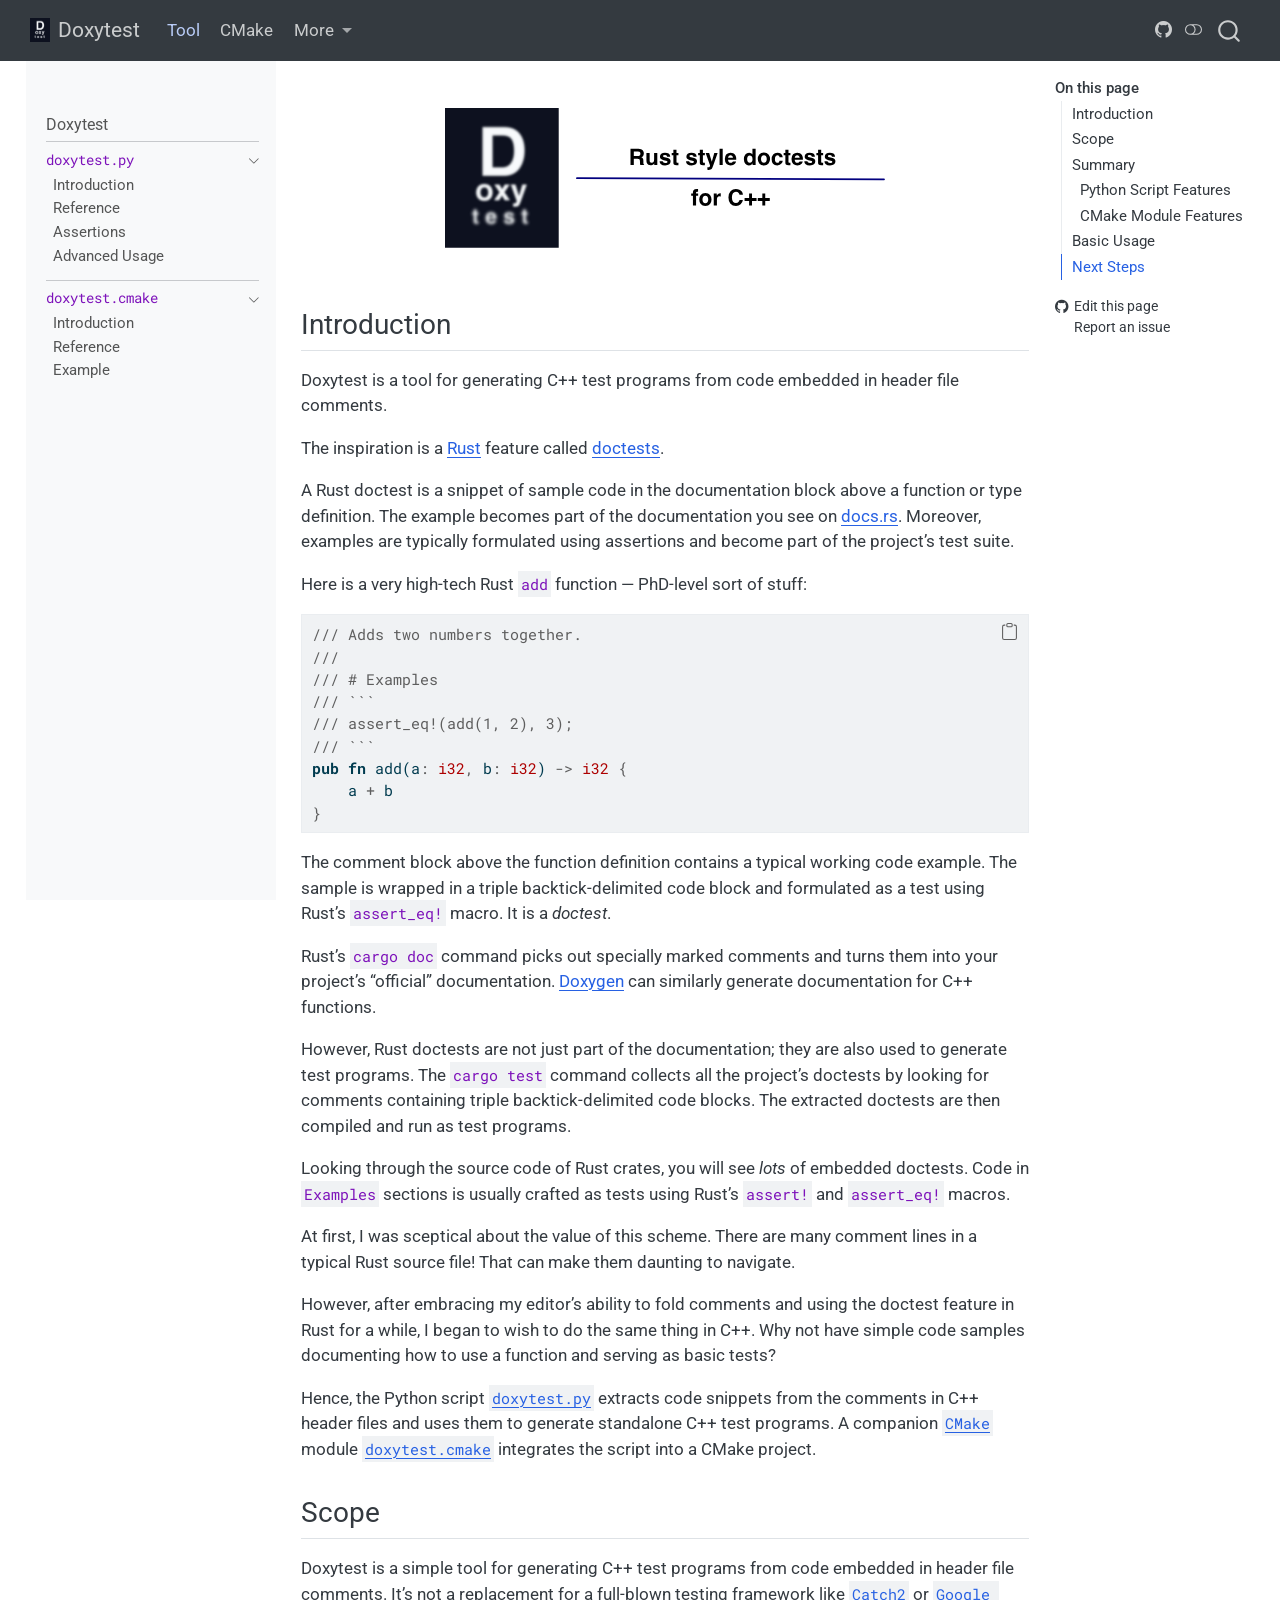
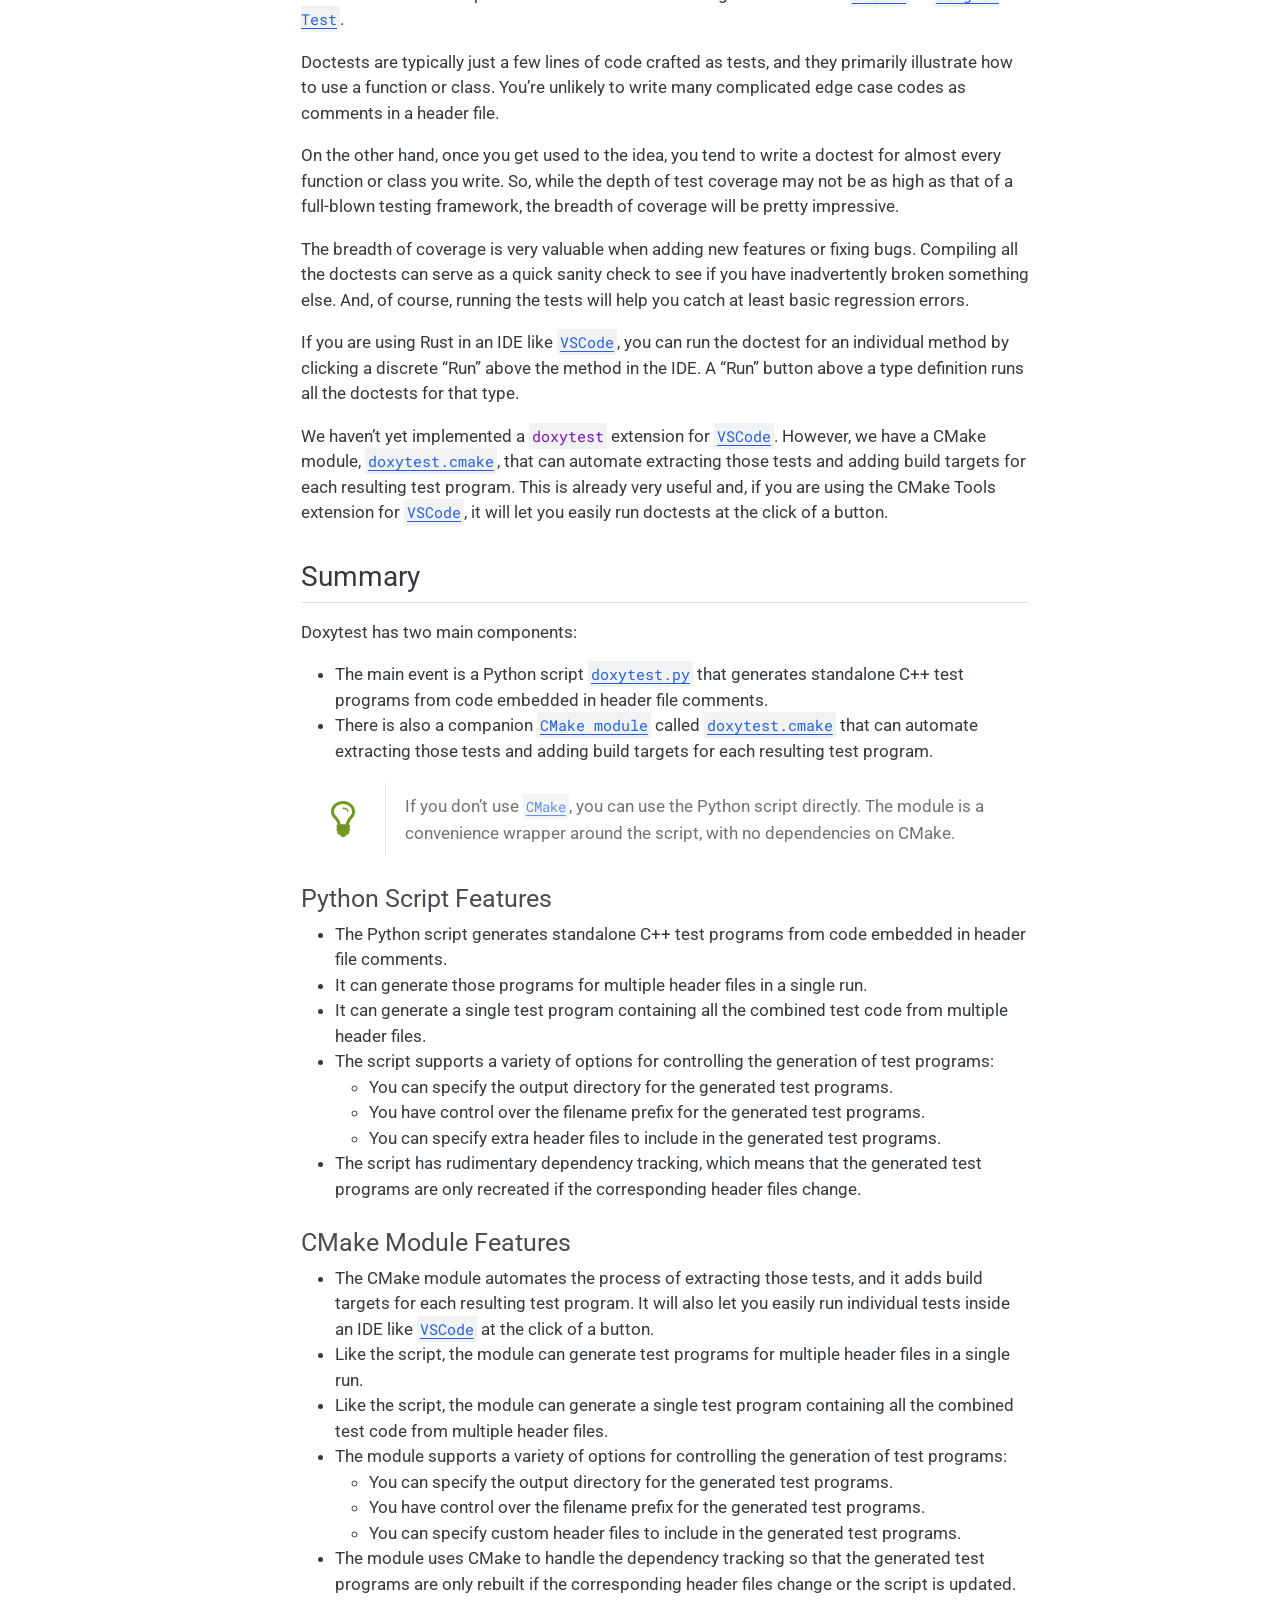
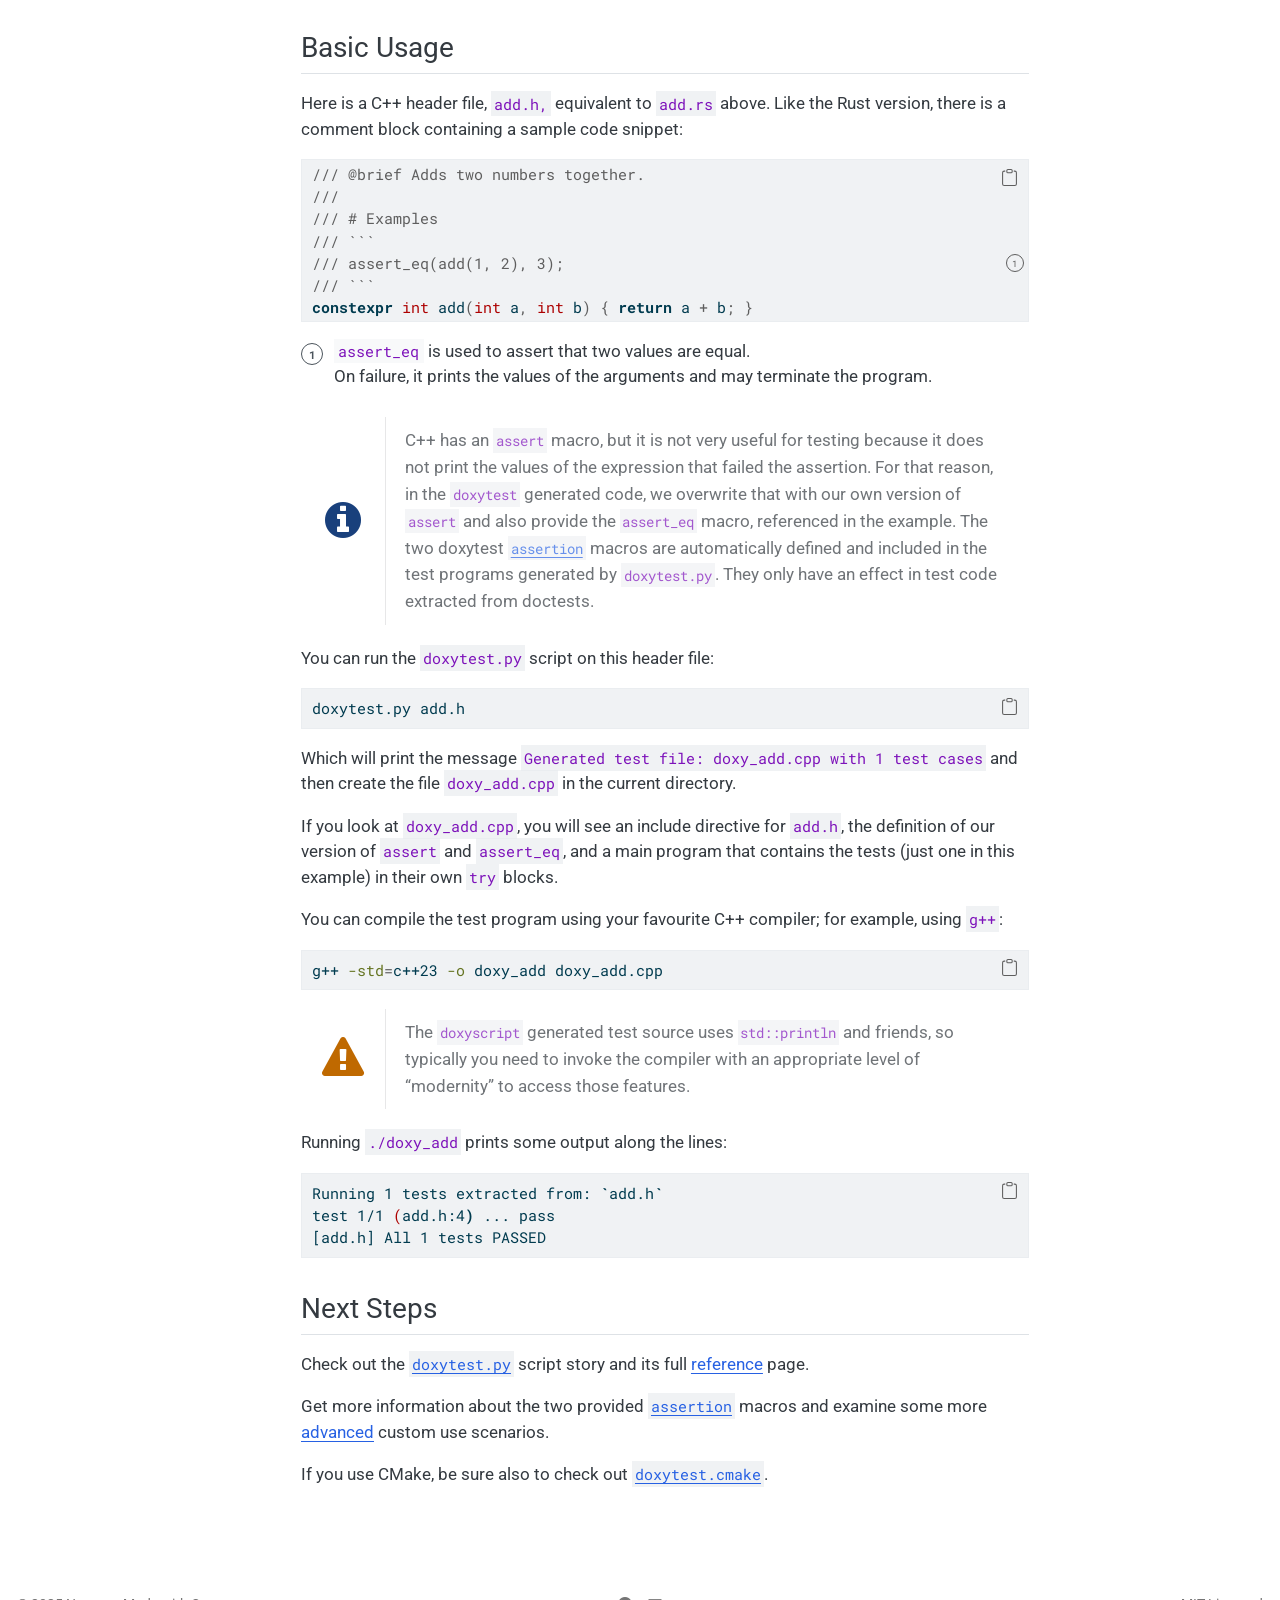
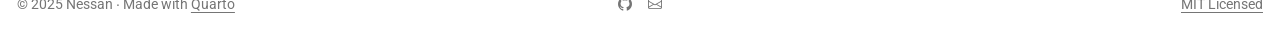
==== commit c01216fe: "Built site for gh-pages" ====
--- a/index.html
+++ b/index.html
@@ -77,9 +77,9 @@
 <link href="site_libs/quarto-html/quarto-syntax-highlighting-cd4e4562af9062d9f200841793bf5c06.css" rel="stylesheet" class="quarto-color-scheme-extra" id="quarto-text-highlighting-styles">
 <script src="site_libs/bootstrap/bootstrap.min.js"></script>
 <link href="site_libs/bootstrap/bootstrap-icons.css" rel="stylesheet">
-<link href="site_libs/bootstrap/bootstrap-0eee223d19f389612707c748a8aae879.min.css" rel="stylesheet" append-hash="true" class="quarto-color-scheme" id="quarto-bootstrap" data-mode="light">
-<link href="site_libs/bootstrap/bootstrap-dark-8b082f67e5a85543d0a8d16affa64e02.min.css" rel="stylesheet" append-hash="true" class="quarto-color-scheme quarto-color-alternate" id="quarto-bootstrap" data-mode="dark">
-<link href="site_libs/bootstrap/bootstrap-0eee223d19f389612707c748a8aae879.min.css" rel="stylesheet" append-hash="true" class="quarto-color-scheme-extra" id="quarto-bootstrap" data-mode="light">
+<link href="site_libs/bootstrap/bootstrap-0973d013214d2a516d9a013666cd3558.min.css" rel="stylesheet" append-hash="true" class="quarto-color-scheme" id="quarto-bootstrap" data-mode="light">
+<link href="site_libs/bootstrap/bootstrap-dark-b912a0b19de5eba1f950da62b677ccf0.min.css" rel="stylesheet" append-hash="true" class="quarto-color-scheme quarto-color-alternate" id="quarto-bootstrap" data-mode="dark">
+<link href="site_libs/bootstrap/bootstrap-0973d013214d2a516d9a013666cd3558.min.css" rel="stylesheet" append-hash="true" class="quarto-color-scheme-extra" id="quarto-bootstrap" data-mode="light">
 <link href="site_libs/quarto-contrib/admonitions-1.0.0/admonitions.css" rel="stylesheet">
 <script id="quarto-search-options" type="application/json">{
   "location": "navbar",
@@ -563,7 +563,7 @@
     <td class="icon"> <i class="fa icon-note" title="Note"></i></td>
     <td class="content">
     
-C++ has an <code>assert</code> macro, but it is not very useful for testing because it does not print the values of the expression that failed the assertion. For that reason, in the <code>doxytest</code> generated code, we overwrite that with our own version of <code>assert</code> and also provide the <code>assert_eq</code> macro, referenced in the example. The two {doxytest.assertion macros are automatically defined and included in the test programs generated by <code>doxytest.py</code>. They only have an effect in test code extracted from doctests.
+C++ has an <code>assert</code> macro, but it is not very useful for testing because it does not print the values of the expression that failed the assertion. For that reason, in the <code>doxytest</code> generated code, we overwrite that with our own version of <code>assert</code> and also provide the <code>assert_eq</code> macro, referenced in the example. The two doxytest <a href="./pages/script/assertions.html"><code>assertion</code></a> macros are automatically defined and included in the test programs generated by <code>doxytest.py</code>. They only have an effect in test code extracted from doctests.
 </td></tr></tbody></table></div>
 <p>You can run the <code>doxytest.py</code> script on this header file:</p>
 <div class="code-copy-outer-scaffold"><div class="sourceCode" id="cb2"><pre class="sourceCode sh code-with-copy"><code class="sourceCode bash"><span id="cb2-1"><a href="#cb2-1" aria-hidden="true" tabindex="-1"></a><span class="ex">doxytest.py</span> add.h</span></code></pre></div><button title="Copy to Clipboard" class="code-copy-button"><i class="bi"></i></button></div>
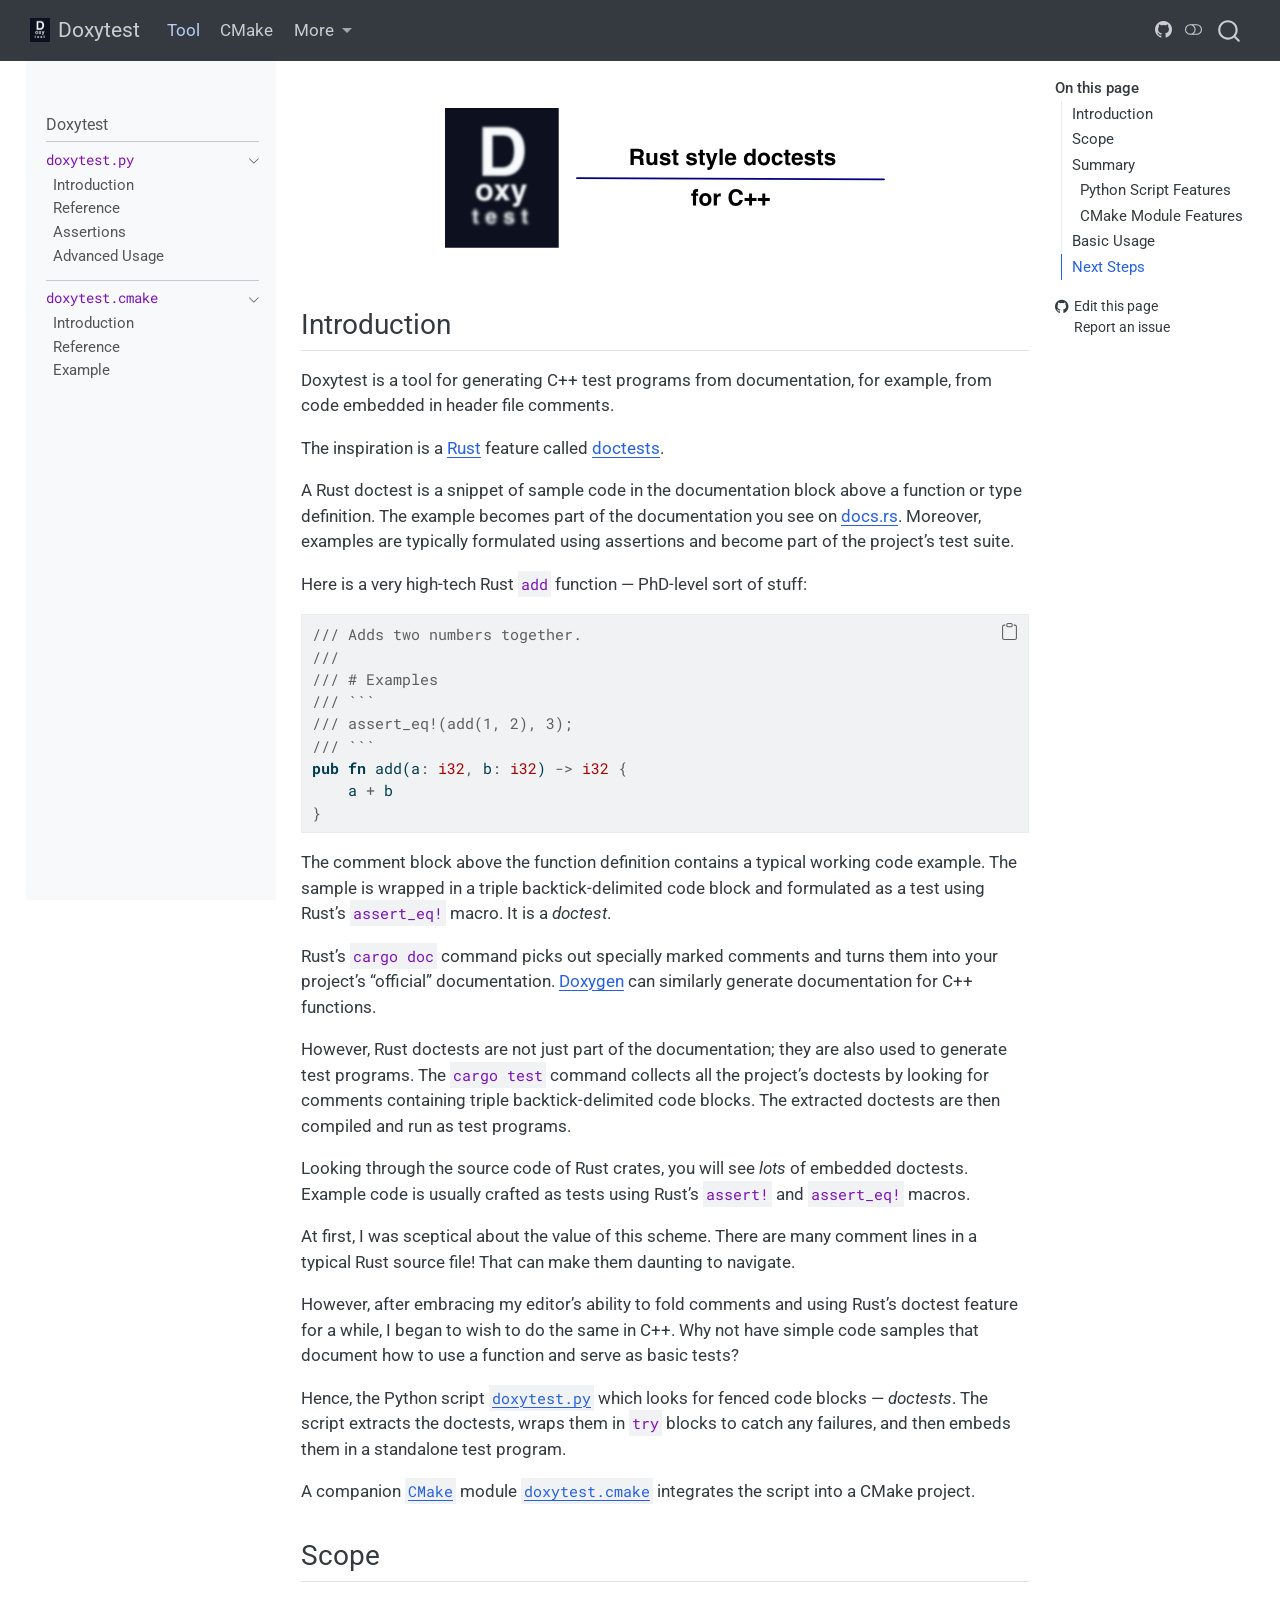
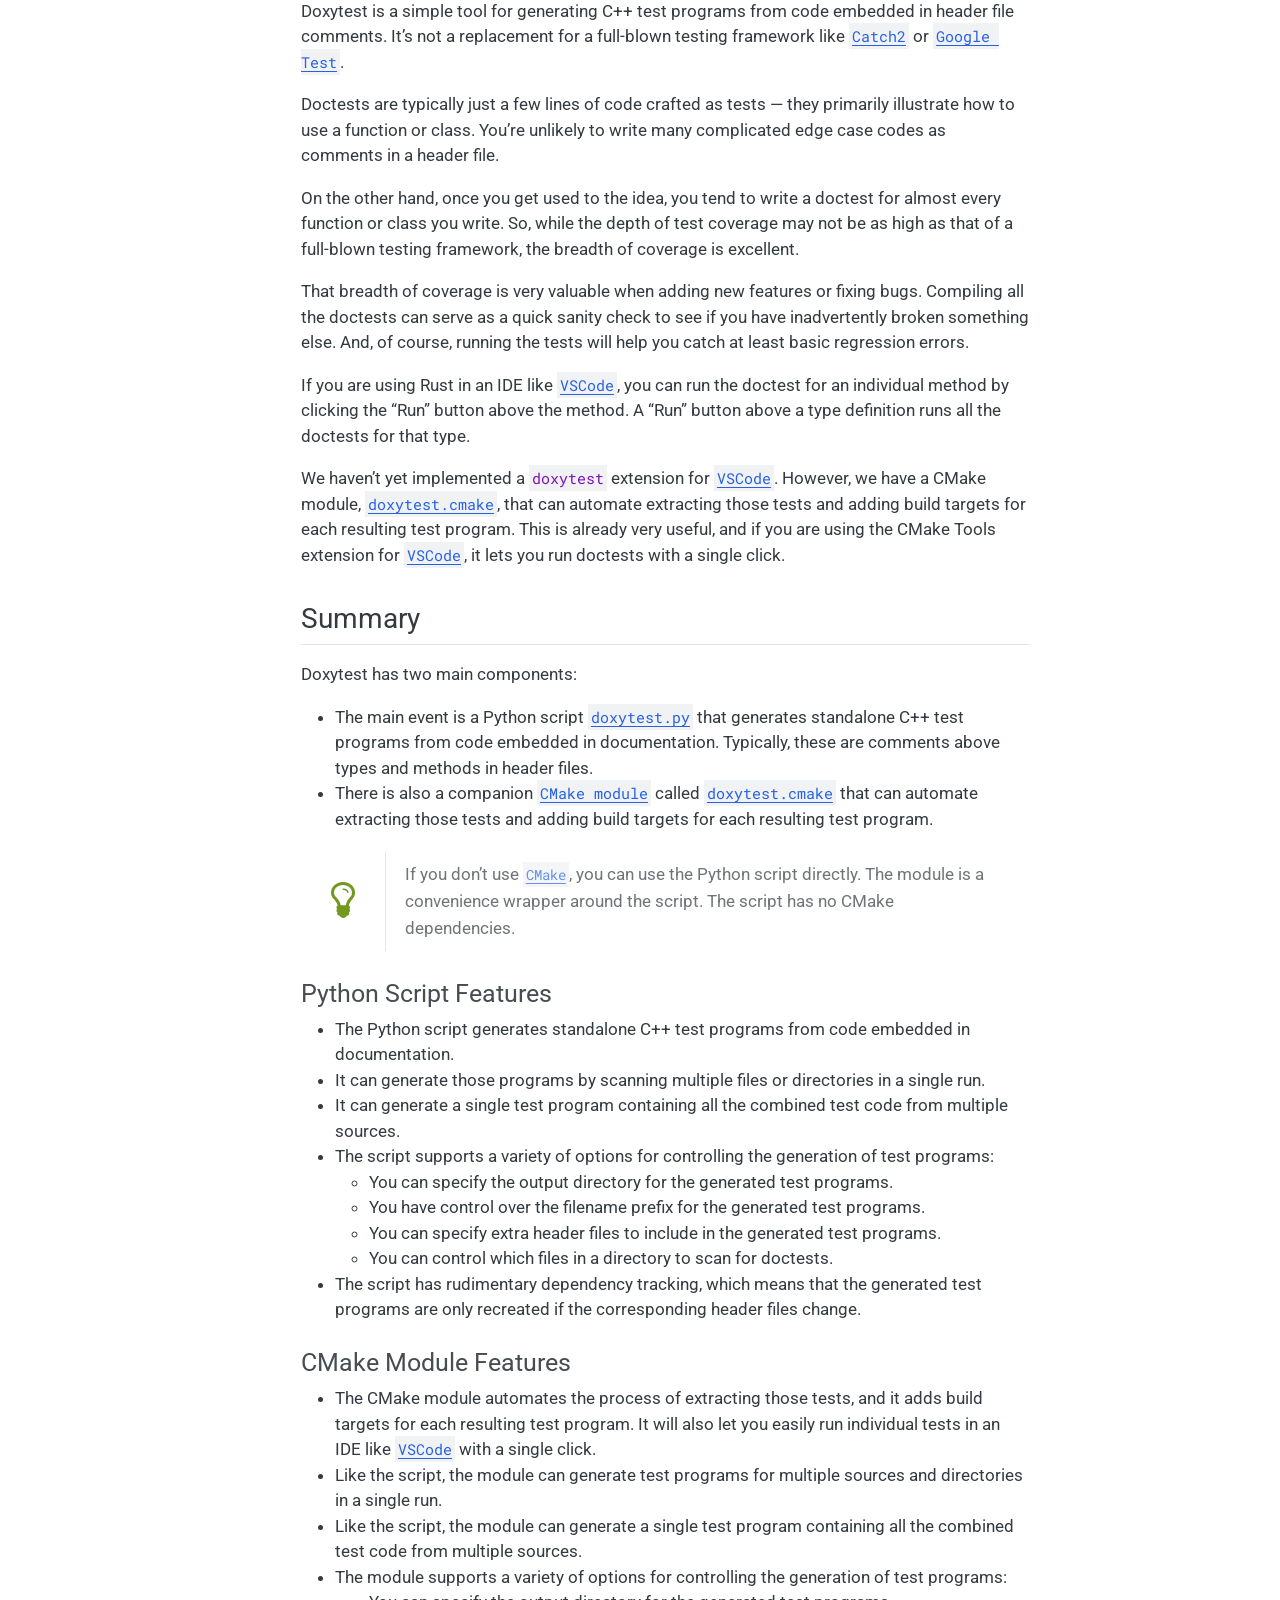
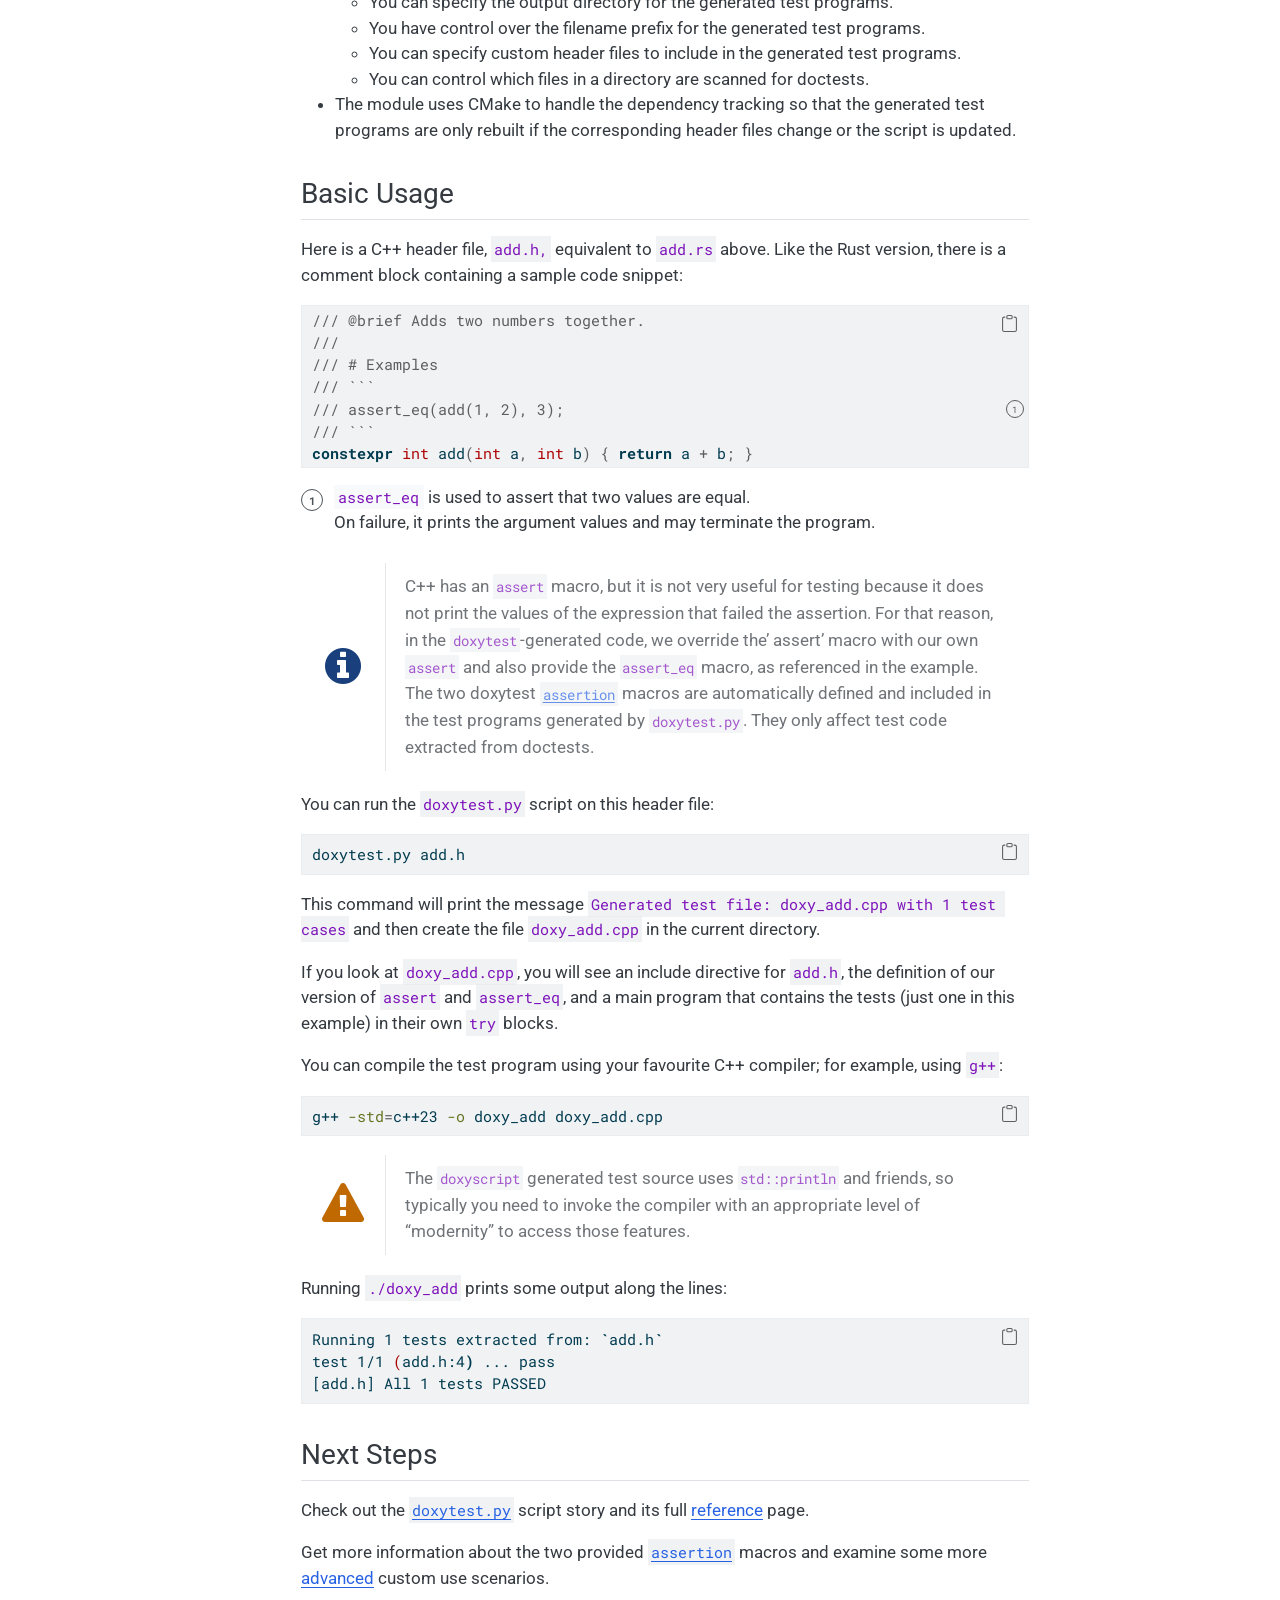
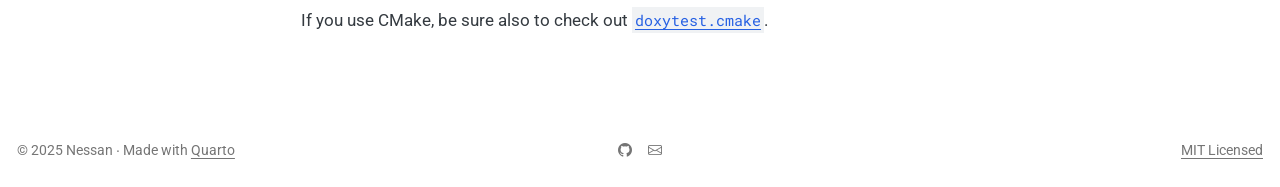
==== commit 39eddb2b: "Built site for gh-pages" ====
--- a/index.html
+++ b/index.html
@@ -77,9 +77,9 @@
 <link href="site_libs/quarto-html/quarto-syntax-highlighting-cd4e4562af9062d9f200841793bf5c06.css" rel="stylesheet" class="quarto-color-scheme-extra" id="quarto-text-highlighting-styles">
 <script src="site_libs/bootstrap/bootstrap.min.js"></script>
 <link href="site_libs/bootstrap/bootstrap-icons.css" rel="stylesheet">
-<link href="site_libs/bootstrap/bootstrap-0973d013214d2a516d9a013666cd3558.min.css" rel="stylesheet" append-hash="true" class="quarto-color-scheme" id="quarto-bootstrap" data-mode="light">
-<link href="site_libs/bootstrap/bootstrap-dark-b912a0b19de5eba1f950da62b677ccf0.min.css" rel="stylesheet" append-hash="true" class="quarto-color-scheme quarto-color-alternate" id="quarto-bootstrap" data-mode="dark">
-<link href="site_libs/bootstrap/bootstrap-0973d013214d2a516d9a013666cd3558.min.css" rel="stylesheet" append-hash="true" class="quarto-color-scheme-extra" id="quarto-bootstrap" data-mode="light">
+<link href="site_libs/bootstrap/bootstrap-f64d3cc6d510363a8df64d83128550f2.min.css" rel="stylesheet" append-hash="true" class="quarto-color-scheme" id="quarto-bootstrap" data-mode="light">
+<link href="site_libs/bootstrap/bootstrap-dark-872cdecd6121a61d6fad0543e29579e4.min.css" rel="stylesheet" append-hash="true" class="quarto-color-scheme quarto-color-alternate" id="quarto-bootstrap" data-mode="dark">
+<link href="site_libs/bootstrap/bootstrap-f64d3cc6d510363a8df64d83128550f2.min.css" rel="stylesheet" append-hash="true" class="quarto-color-scheme-extra" id="quarto-bootstrap" data-mode="light">
 <link href="site_libs/quarto-contrib/admonitions-1.0.0/admonitions.css" rel="stylesheet">
 <script id="quarto-search-options" type="application/json">{
   "location": "navbar",
@@ -108,6 +108,15 @@
     "search-label": "Search"
   }
 }</script>
+<script async="" src="https://www.googletagmanager.com/gtag/js?id=G-62CQE8TY0X"></script>
+
+<script type="text/javascript">
+
+window.dataLayer = window.dataLayer || [];
+function gtag(){dataLayer.push(arguments);}
+gtag('js', new Date());
+gtag('config', 'G-62CQE8TY0X', { 'anonymize_ip': true});
+</script>
 <link rel="stylesheet" href="https://cdnjs.cloudflare.com/ajax/libs/font-awesome/4.7.0/css/font-awesome.min.css">
 
 
@@ -467,7 +476,7 @@
 <p><br></p>
 <section id="introduction" class="level2">
 <h2 class="anchored" data-anchor-id="introduction">Introduction</h2>
-<p>Doxytest is a tool for generating C++ test programs from code embedded in header file comments.</p>
+<p>Doxytest is a tool for generating C++ test programs from documentation, for example, from code embedded in header file comments.</p>
 <p>The inspiration is a <a href="https://www.rust-lang.org">Rust</a> feature called <a href="https://doc.rust-lang.org/rustdoc/write-documentation/documentation-tests.html">doctests</a>.</p>
 <p>A Rust doctest is a snippet of sample code in the documentation block above a function or type definition. The example becomes part of the documentation you see on <a href="https://docs.rs">docs.rs</a>. Moreover, examples are typically formulated using assertions and become part of the project’s test suite.</p>
 <p>Here is a very high-tech Rust <code>add</code> function — PhD-level sort of stuff:</p>
@@ -483,25 +492,26 @@
 <p>The comment block above the function definition contains a typical working code example. The sample is wrapped in a triple backtick-delimited code block and formulated as a test using Rust’s <code>assert_eq!</code> macro. It is a <em>doctest</em>.</p>
 <p>Rust’s <code>cargo doc</code> command picks out specially marked comments and turns them into your project’s “official” documentation. <a href="https://www.doxygen.nl">Doxygen</a> can similarly generate documentation for C++ functions.</p>
 <p>However, Rust doctests are not just part of the documentation; they are also used to generate test programs. The <code>cargo test</code> command collects all the project’s doctests by looking for comments containing triple backtick-delimited code blocks. The extracted doctests are then compiled and run as test programs.</p>
-<p>Looking through the source code of Rust crates, you will see <em>lots</em> of embedded doctests. Code in <code>Examples</code> sections is usually crafted as tests using Rust’s <code>assert!</code> and <code>assert_eq!</code> macros.</p>
+<p>Looking through the source code of Rust crates, you will see <em>lots</em> of embedded doctests. Example code is usually crafted as tests using Rust’s <code>assert!</code> and <code>assert_eq!</code> macros.</p>
 <p>At first, I was sceptical about the value of this scheme. There are many comment lines in a typical Rust source file! That can make them daunting to navigate.</p>
-<p>However, after embracing my editor’s ability to fold comments and using the doctest feature in Rust for a while, I began to wish to do the same thing in C++. Why not have simple code samples documenting how to use a function and serving as basic tests?</p>
-<p>Hence, the Python script <a href="./pages/script/index.html"><code>doxytest.py</code></a> extracts code snippets from the comments in C++ header files and uses them to generate standalone C++ test programs. A companion <a href="https://cmake.org"><code>CMake</code></a> module <a href="./pages/cmake/index.html"><code>doxytest.cmake</code></a> integrates the script into a CMake project.</p>
+<p>However, after embracing my editor’s ability to fold comments and using Rust’s doctest feature for a while, I began to wish to do the same in C++. Why not have simple code samples that document how to use a function and serve as basic tests?</p>
+<p>Hence, the Python script <a href="./pages/script/index.html"><code>doxytest.py</code></a> which looks for fenced code blocks — <em>doctests</em>. The script extracts the doctests, wraps them in <code>try</code> blocks to catch any failures, and then embeds them in a standalone test program.</p>
+<p>A companion <a href="https://cmake.org"><code>CMake</code></a> module <a href="./pages/cmake/index.html"><code>doxytest.cmake</code></a> integrates the script into a CMake project.</p>
 </section>
 <section id="scope" class="level2">
 <h2 class="anchored" data-anchor-id="scope">Scope</h2>
 <p>Doxytest is a simple tool for generating C++ test programs from code embedded in header file comments. It’s not a replacement for a full-blown testing framework like <a href="https://github.com/catchorg/Catch2"><code>Catch2</code></a> or <a href="https://github.com/google/googletest"><code>Google Test</code></a>.</p>
-<p>Doctests are typically just a few lines of code crafted as tests, and they primarily illustrate how to use a function or class. You’re unlikely to write many complicated edge case codes as comments in a header file.</p>
-<p>On the other hand, once you get used to the idea, you tend to write a doctest for almost every function or class you write. So, while the depth of test coverage may not be as high as that of a full-blown testing framework, the breadth of coverage will be pretty impressive.</p>
-<p>The breadth of coverage is very valuable when adding new features or fixing bugs. Compiling all the doctests can serve as a quick sanity check to see if you have inadvertently broken something else. And, of course, running the tests will help you catch at least basic regression errors.</p>
-<p>If you are using Rust in an IDE like <a href="https://code.visualstudio.com"><code>VSCode</code></a>, you can run the doctest for an individual method by clicking a discrete “Run” above the method in the IDE. A “Run” button above a type definition runs all the doctests for that type.</p>
-<p>We haven’t yet implemented a <code>doxytest</code> extension for <a href="https://code.visualstudio.com"><code>VSCode</code></a>. However, we have a CMake module, <a href="./pages/cmake/index.html"><code>doxytest.cmake</code></a>, that can automate extracting those tests and adding build targets for each resulting test program. This is already very useful and, if you are using the CMake Tools extension for <a href="https://code.visualstudio.com"><code>VSCode</code></a>, it will let you easily run doctests at the click of a button.</p>
+<p>Doctests are typically just a few lines of code crafted as tests — they primarily illustrate how to use a function or class. You’re unlikely to write many complicated edge case codes as comments in a header file.</p>
+<p>On the other hand, once you get used to the idea, you tend to write a doctest for almost every function or class you write. So, while the depth of test coverage may not be as high as that of a full-blown testing framework, the breadth of coverage is excellent.</p>
+<p>That breadth of coverage is very valuable when adding new features or fixing bugs. Compiling all the doctests can serve as a quick sanity check to see if you have inadvertently broken something else. And, of course, running the tests will help you catch at least basic regression errors.</p>
+<p>If you are using Rust in an IDE like <a href="https://code.visualstudio.com"><code>VSCode</code></a>, you can run the doctest for an individual method by clicking the “Run” button above the method. A “Run” button above a type definition runs all the doctests for that type.</p>
+<p>We haven’t yet implemented a <code>doxytest</code> extension for <a href="https://code.visualstudio.com"><code>VSCode</code></a>. However, we have a CMake module, <a href="./pages/cmake/index.html"><code>doxytest.cmake</code></a>, that can automate extracting those tests and adding build targets for each resulting test program. This is already very useful, and if you are using the CMake Tools extension for <a href="https://code.visualstudio.com"><code>VSCode</code></a>, it lets you run doctests with a single click.</p>
 </section>
 <section id="summary" class="level2">
 <h2 class="anchored" data-anchor-id="summary">Summary</h2>
 <p>Doxytest has two main components:</p>
 <ul>
-<li>The main event is a Python script <a href="./pages/script/index.html"><code>doxytest.py</code></a> that generates standalone C++ test programs from code embedded in header file comments.</li>
+<li>The main event is a Python script <a href="./pages/script/index.html"><code>doxytest.py</code></a> that generates standalone C++ test programs from code embedded in documentation. Typically, these are comments above types and methods in header files.</li>
 <li>There is also a companion <a href="https://cmake.org/cmake/help/book/mastering-cmake/chapter/Modules.html"><code>CMake module</code></a> called <a href="./pages/cmake/index.html"><code>doxytest.cmake</code></a> that can automate extracting those tests and adding build targets for each resulting test program.</li>
 </ul>
 <div class="admonition tip">
@@ -509,19 +519,20 @@
     <td class="icon"> <i class="fa icon-tip" title="Tip"></i></td>
     <td class="content">
     
-If you don’t use <a href="https://cmake.org"><code>CMake</code></a>, you can use the Python script directly. The module is a convenience wrapper around the script, with no dependencies on CMake.
+If you don’t use <a href="https://cmake.org"><code>CMake</code></a>, you can use the Python script directly. The module is a convenience wrapper around the script. The script has no CMake dependencies.
 </td></tr></tbody></table></div>
 <section id="python-script-features" class="level3">
 <h3 class="anchored" data-anchor-id="python-script-features">Python Script Features</h3>
 <ul>
-<li>The Python script generates standalone C++ test programs from code embedded in header file comments.</li>
-<li>It can generate those programs for multiple header files in a single run.</li>
-<li>It can generate a single test program containing all the combined test code from multiple header files.</li>
+<li>The Python script generates standalone C++ test programs from code embedded in documentation.</li>
+<li>It can generate those programs by scanning multiple files or directories in a single run.</li>
+<li>It can generate a single test program containing all the combined test code from multiple sources.</li>
 <li>The script supports a variety of options for controlling the generation of test programs:
 <ul>
 <li>You can specify the output directory for the generated test programs.</li>
 <li>You have control over the filename prefix for the generated test programs.</li>
 <li>You can specify extra header files to include in the generated test programs.</li>
+<li>You can control which files in a directory to scan for doctests.</li>
 </ul></li>
 <li>The script has rudimentary dependency tracking, which means that the generated test programs are only recreated if the corresponding header files change.</li>
 </ul>
@@ -529,14 +540,15 @@
 <section id="cmake-module-features" class="level3">
 <h3 class="anchored" data-anchor-id="cmake-module-features">CMake Module Features</h3>
 <ul>
-<li>The CMake module automates the process of extracting those tests, and it adds build targets for each resulting test program. It will also let you easily run individual tests inside an IDE like <a href="https://code.visualstudio.com"><code>VSCode</code></a> at the click of a button.</li>
-<li>Like the script, the module can generate test programs for multiple header files in a single run.</li>
-<li>Like the script, the module can generate a single test program containing all the combined test code from multiple header files.</li>
+<li>The CMake module automates the process of extracting those tests, and it adds build targets for each resulting test program. It will also let you easily run individual tests in an IDE like <a href="https://code.visualstudio.com"><code>VSCode</code></a> with a single click.</li>
+<li>Like the script, the module can generate test programs for multiple sources and directories in a single run.</li>
+<li>Like the script, the module can generate a single test program containing all the combined test code from multiple sources.</li>
 <li>The module supports a variety of options for controlling the generation of test programs:
 <ul>
 <li>You can specify the output directory for the generated test programs.</li>
 <li>You have control over the filename prefix for the generated test programs.</li>
 <li>You can specify custom header files to include in the generated test programs.</li>
+<li>You can control which files in a directory are scanned for doctests.</li>
 </ul></li>
 <li>The module uses CMake to handle the dependency tracking so that the generated test programs are only rebuilt if the corresponding header files change or the script is updated.</li>
 </ul>
@@ -555,7 +567,7 @@
 <dl class="code-annotation-container-grid">
 <dt data-target-cell="annotated-cell-2" data-target-annotation="1">1</dt>
 <dd>
-<span data-code-cell="annotated-cell-2" data-code-lines="5" data-code-annotation="1"><code>assert_eq</code> is used to assert that two values are equal. <br> On failure, it prints the values of the arguments and may terminate the program.</span>
+<span data-code-cell="annotated-cell-2" data-code-lines="5" data-code-annotation="1"><code>assert_eq</code> is used to assert that two values are equal. <br> On failure, it prints the argument values and may terminate the program.</span>
 </dd>
 </dl>
 <div class="admonition note">
@@ -563,11 +575,11 @@
     <td class="icon"> <i class="fa icon-note" title="Note"></i></td>
     <td class="content">
     
-C++ has an <code>assert</code> macro, but it is not very useful for testing because it does not print the values of the expression that failed the assertion. For that reason, in the <code>doxytest</code> generated code, we overwrite that with our own version of <code>assert</code> and also provide the <code>assert_eq</code> macro, referenced in the example. The two doxytest <a href="./pages/script/assertions.html"><code>assertion</code></a> macros are automatically defined and included in the test programs generated by <code>doxytest.py</code>. They only have an effect in test code extracted from doctests.
+C++ has an <code>assert</code> macro, but it is not very useful for testing because it does not print the values of the expression that failed the assertion. For that reason, in the <code>doxytest</code>-generated code, we override the’ assert’ macro with our own <code>assert</code> and also provide the <code>assert_eq</code> macro, as referenced in the example. The two doxytest <a href="./pages/script/assertions.html"><code>assertion</code></a> macros are automatically defined and included in the test programs generated by <code>doxytest.py</code>. They only affect test code extracted from doctests.
 </td></tr></tbody></table></div>
 <p>You can run the <code>doxytest.py</code> script on this header file:</p>
 <div class="code-copy-outer-scaffold"><div class="sourceCode" id="cb2"><pre class="sourceCode sh code-with-copy"><code class="sourceCode bash"><span id="cb2-1"><a href="#cb2-1" aria-hidden="true" tabindex="-1"></a><span class="ex">doxytest.py</span> add.h</span></code></pre></div><button title="Copy to Clipboard" class="code-copy-button"><i class="bi"></i></button></div>
-<p>Which will print the message <code>Generated test file: doxy_add.cpp with 1 test cases</code> and then create the file <code>doxy_add.cpp</code> in the current directory.</p>
+<p>This command will print the message <code>Generated test file: doxy_add.cpp with 1 test cases</code> and then create the file <code>doxy_add.cpp</code> in the current directory.</p>
 <p>If you look at <code>doxy_add.cpp</code>, you will see an include directive for <code>add.h</code>, the definition of our version of <code>assert</code> and <code>assert_eq</code>, and a main program that contains the tests (just one in this example) in their own <code>try</code> blocks.</p>
 <p>You can compile the test program using your favourite C++ compiler; for example, using <code>g++</code>:</p>
 <div class="code-copy-outer-scaffold"><div class="sourceCode" id="cb3"><pre class="sourceCode sh code-with-copy"><code class="sourceCode bash"><span id="cb3-1"><a href="#cb3-1" aria-hidden="true" tabindex="-1"></a><span class="ex">g++</span> <span class="at">-std</span><span class="op">=</span>c++23 <span class="at">-o</span> doxy_add doxy_add.cpp</span></code></pre></div><button title="Copy to Clipboard" class="code-copy-button"><i class="bi"></i></button></div>
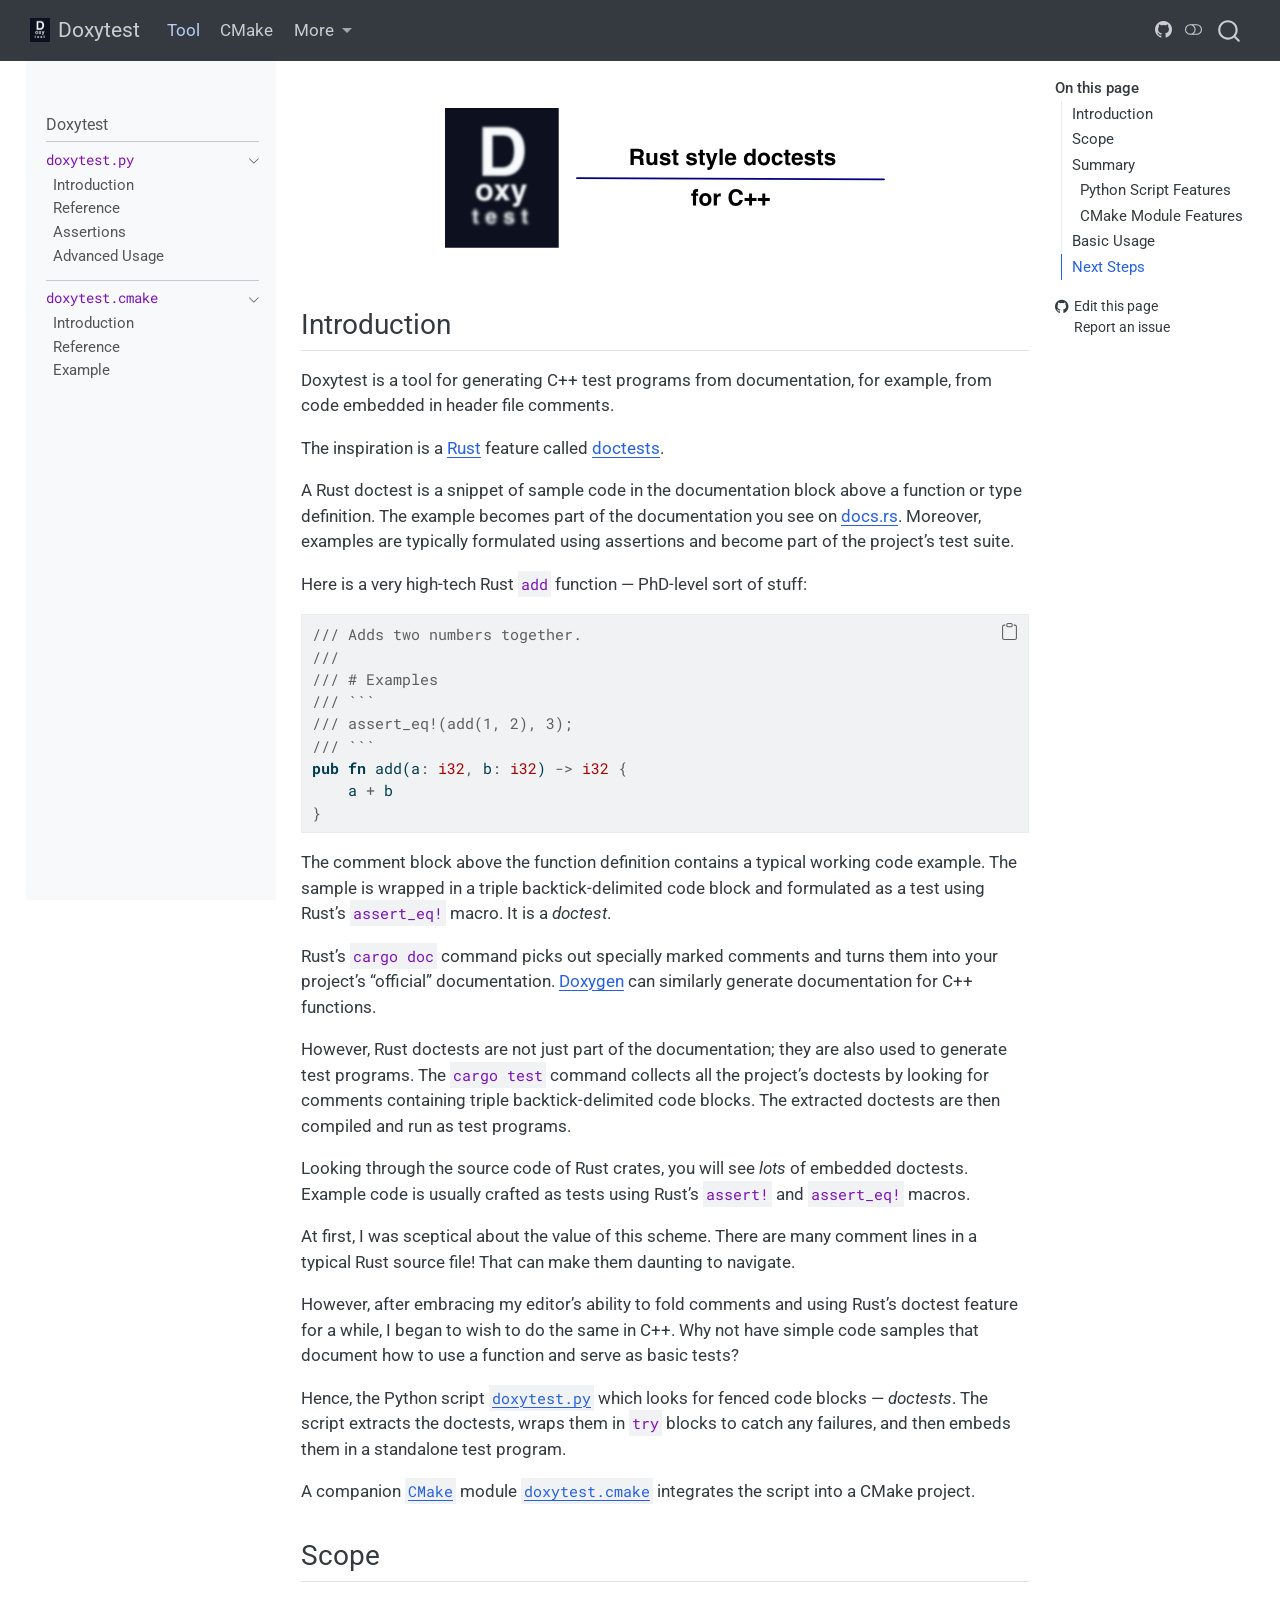
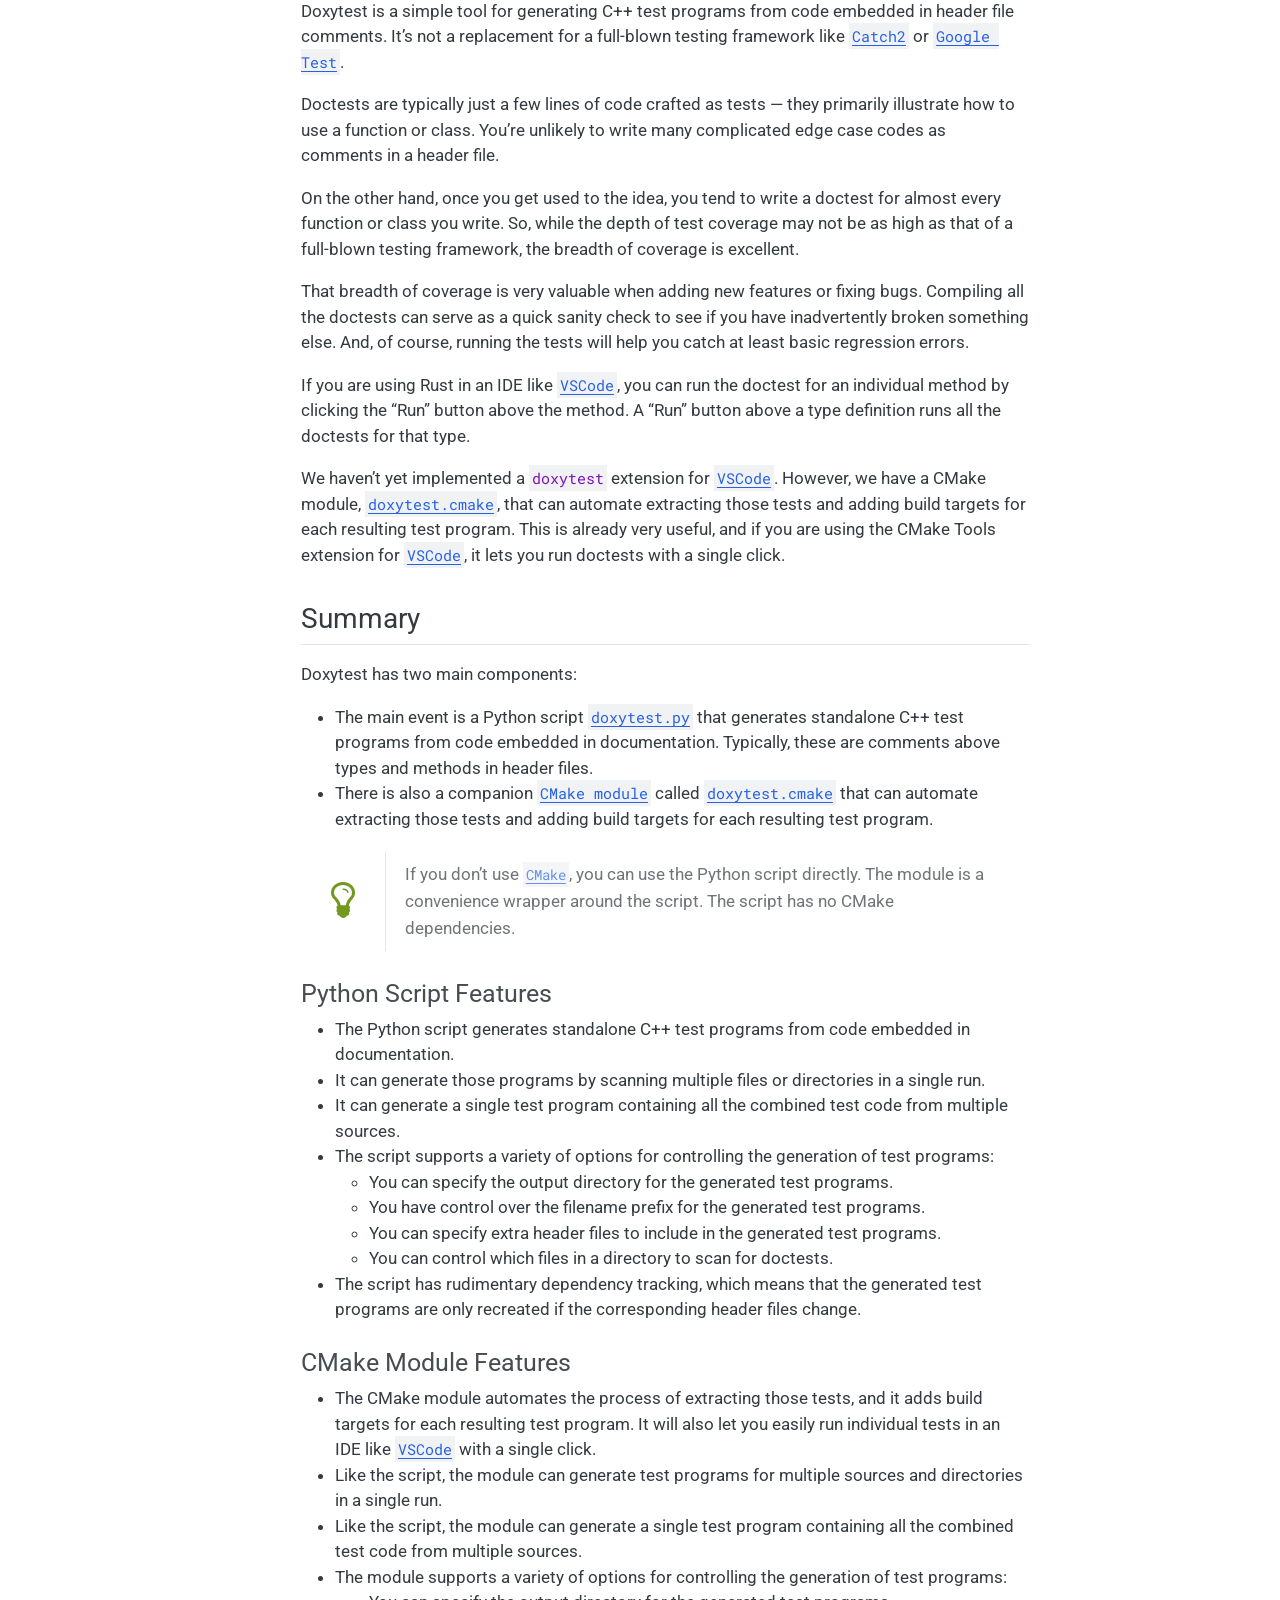
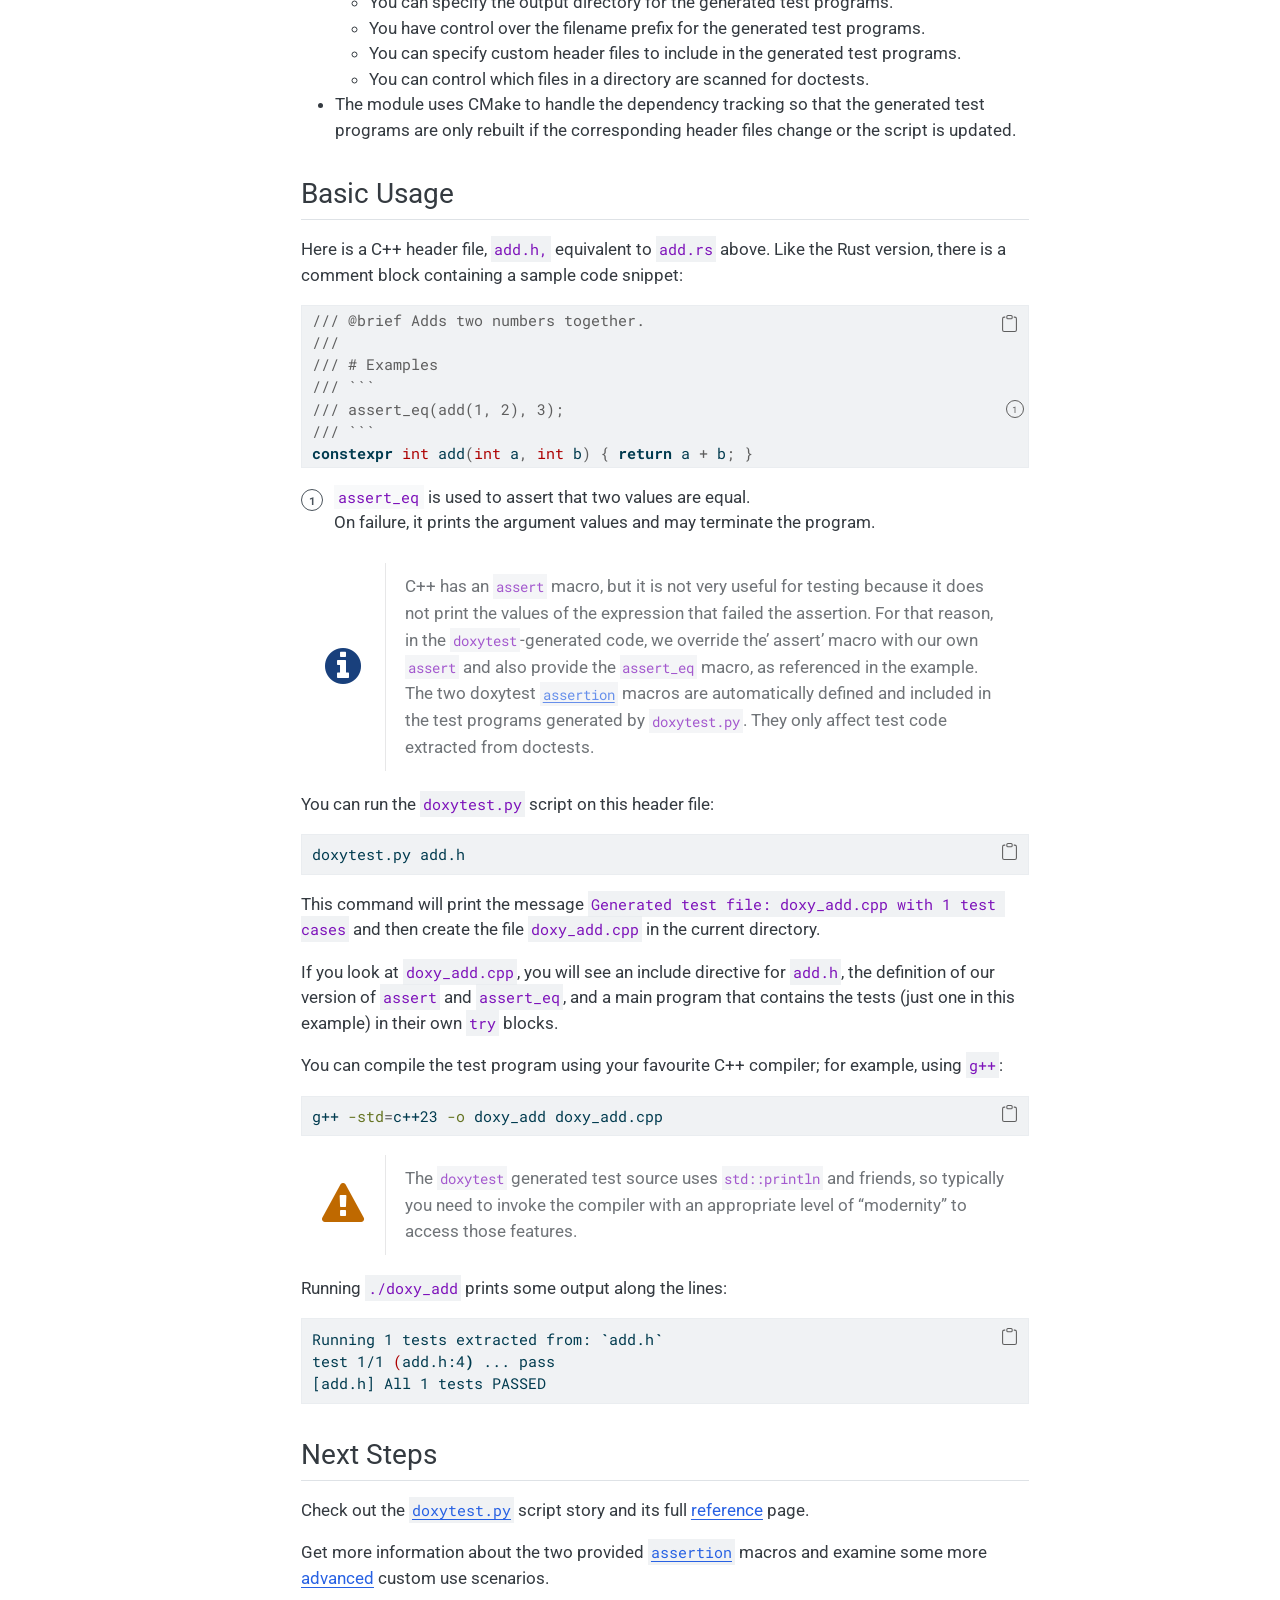
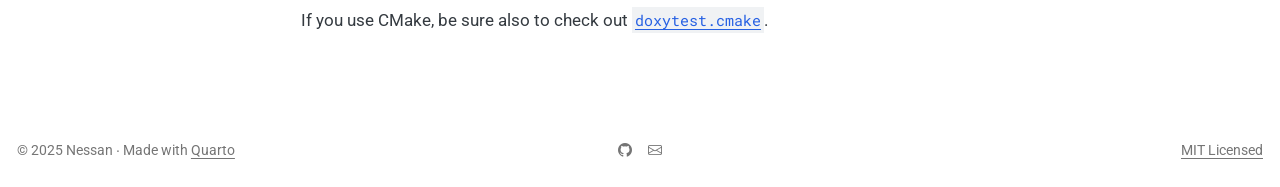
==== commit 893b24d0: "Built site for gh-pages" ====
--- a/index.html
+++ b/index.html
@@ -588,7 +588,7 @@
     <td class="icon"> <i class="fa icon-warning" title="Warning"></i></td>
     <td class="content">
     
-The <code>doxyscript</code> generated test source uses <code>std::println</code> and friends, so typically you need to invoke the compiler with an appropriate level of “modernity” to access those features.
+The <code>doxytest</code> generated test source uses <code>std::println</code> and friends, so typically you need to invoke the compiler with an appropriate level of “modernity” to access those features.
 </td></tr></tbody></table></div>
 <p>Running <code>./doxy_add</code> prints some output along the lines:</p>
 <div class="code-copy-outer-scaffold"><div class="sourceCode" id="cb4"><pre class="sourceCode sh code-with-copy"><code class="sourceCode bash"><span id="cb4-1"><a href="#cb4-1" aria-hidden="true" tabindex="-1"></a><span class="ex">Running</span> 1 tests extracted from: <span class="kw">`</span><span class="ex">add.h</span><span class="kw">`</span></span>
